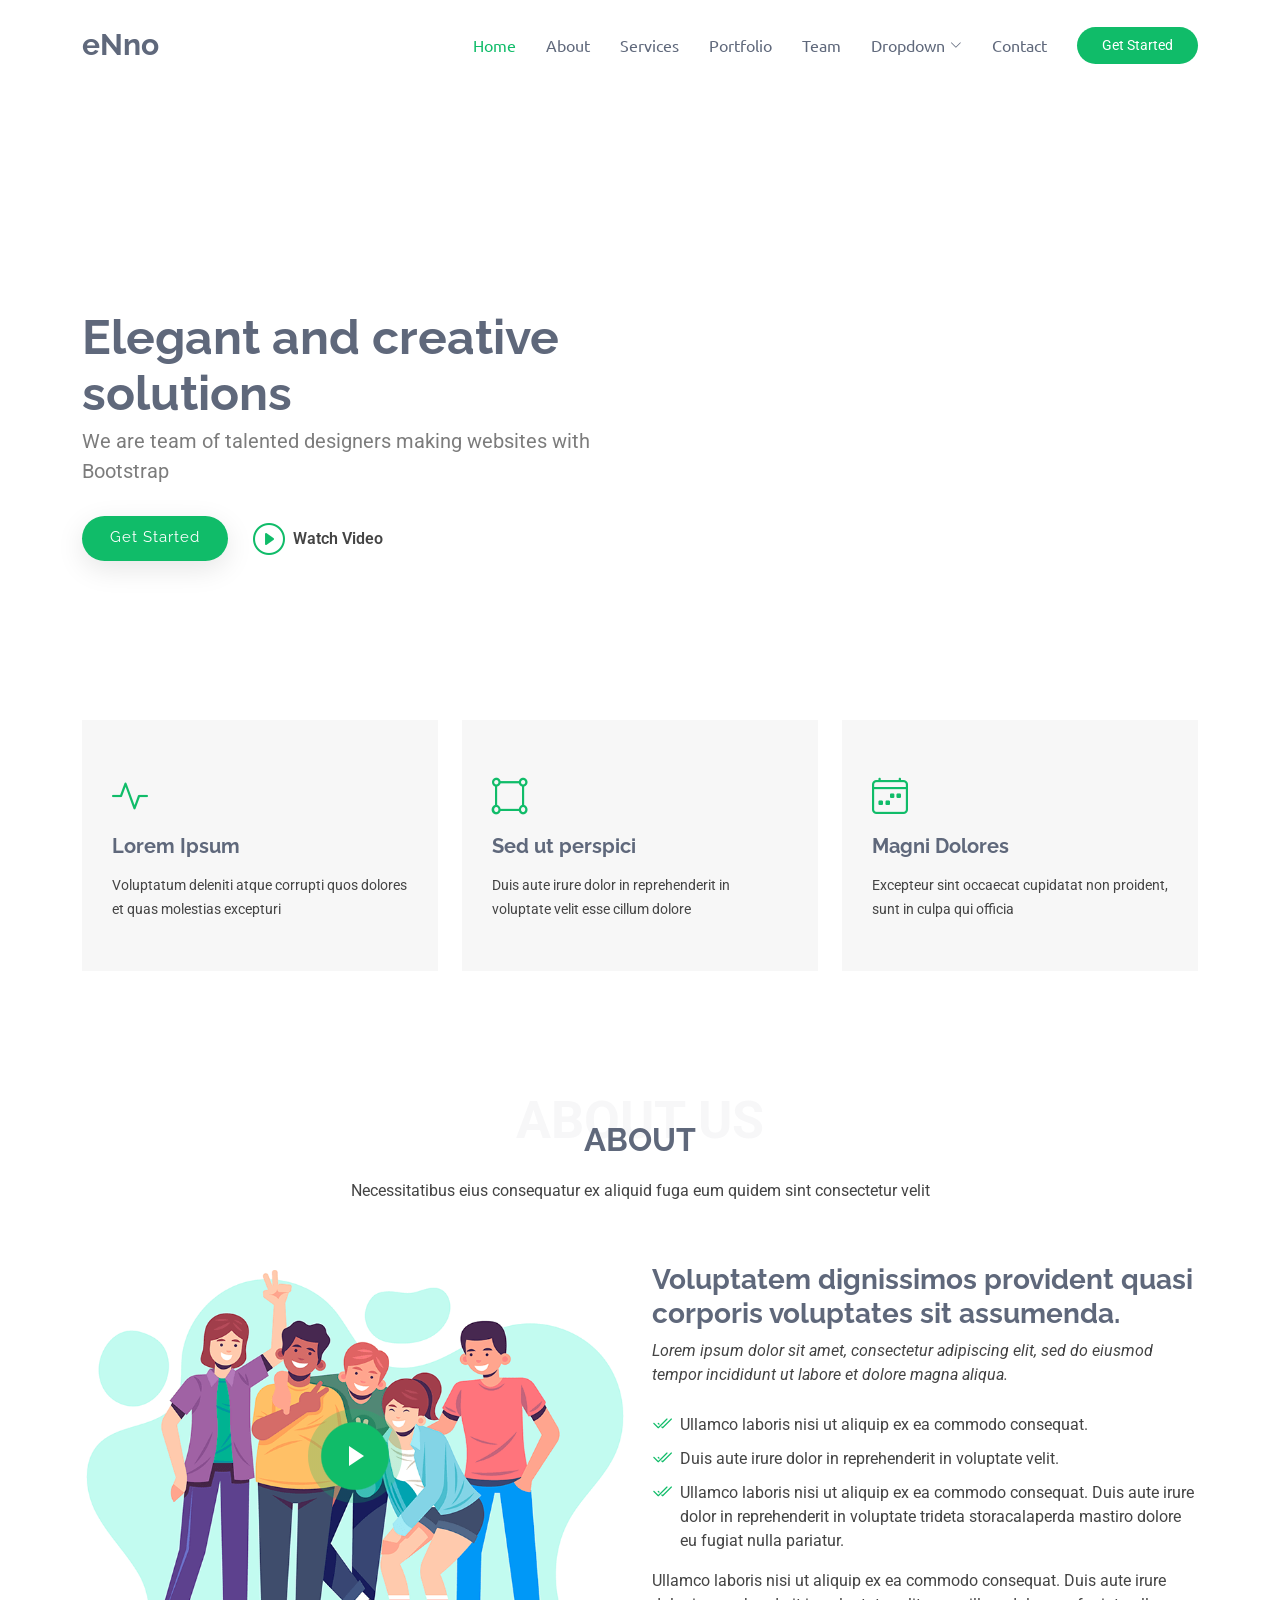
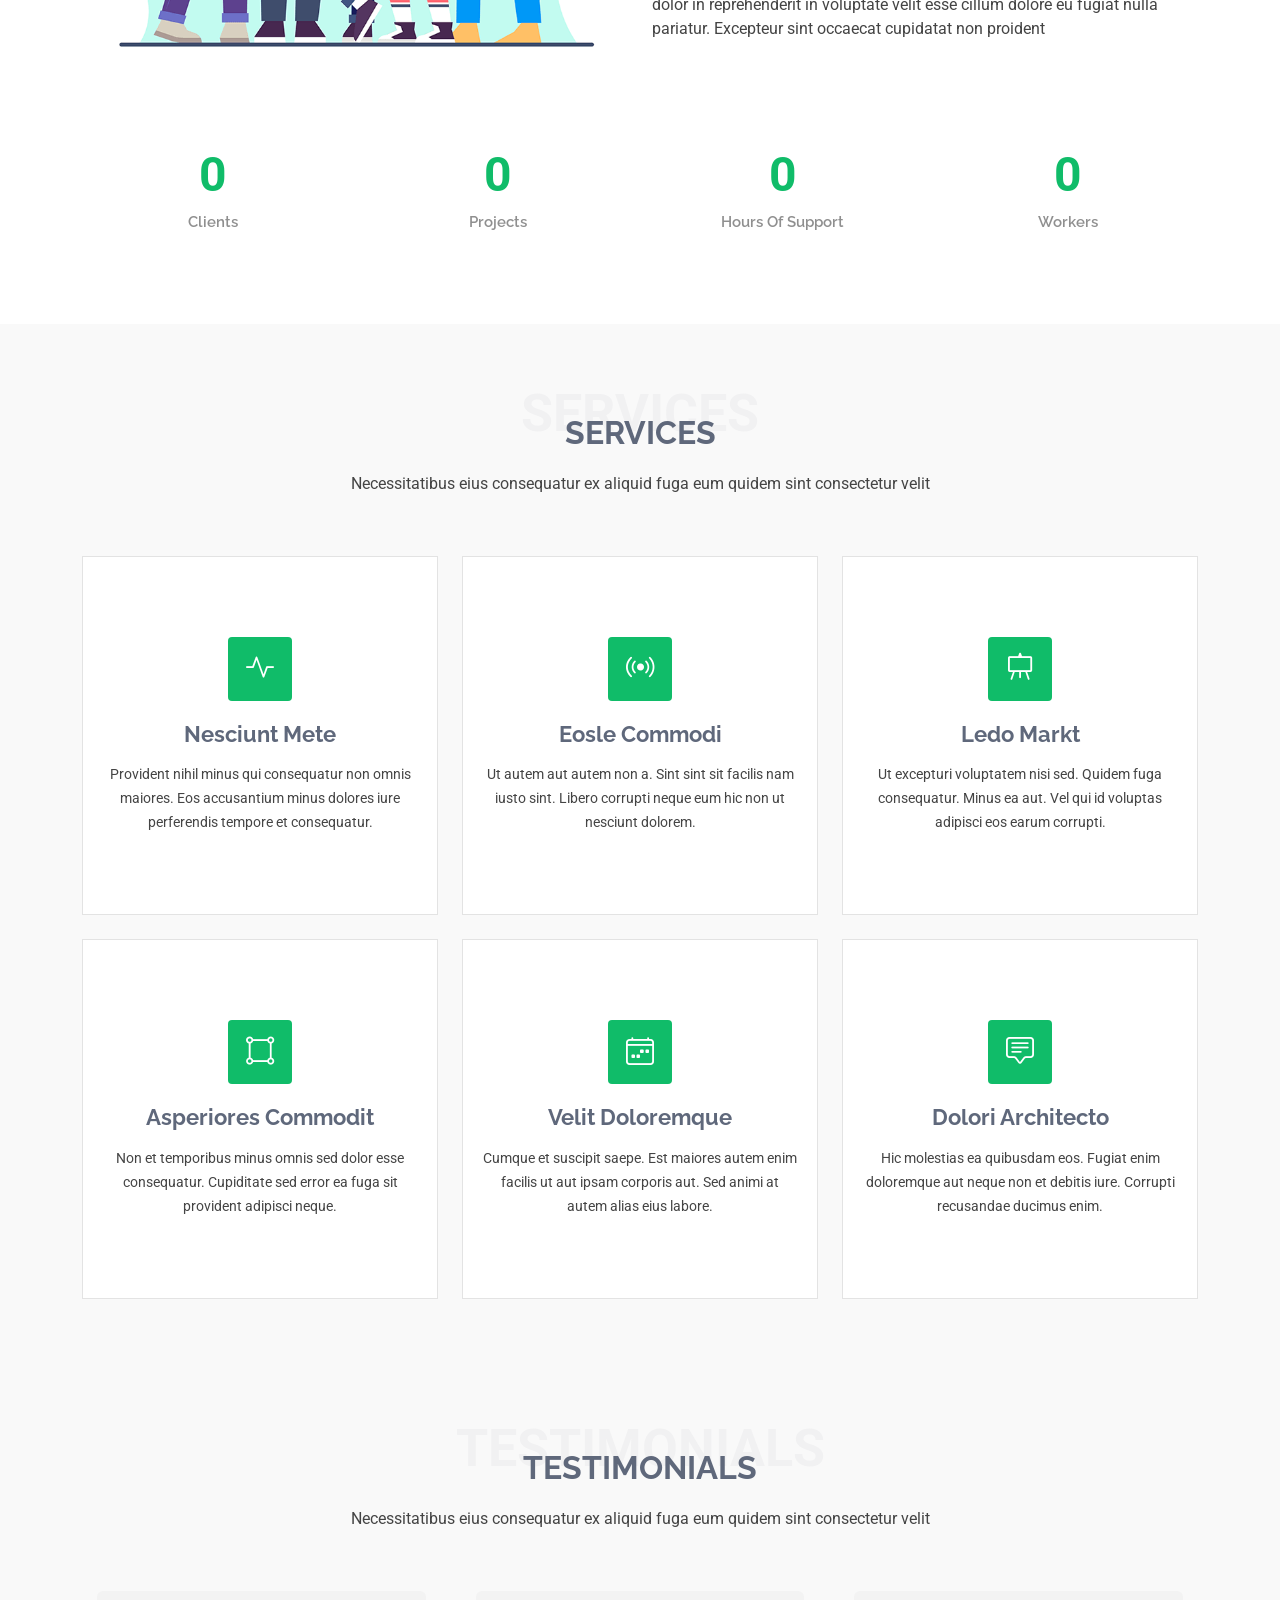
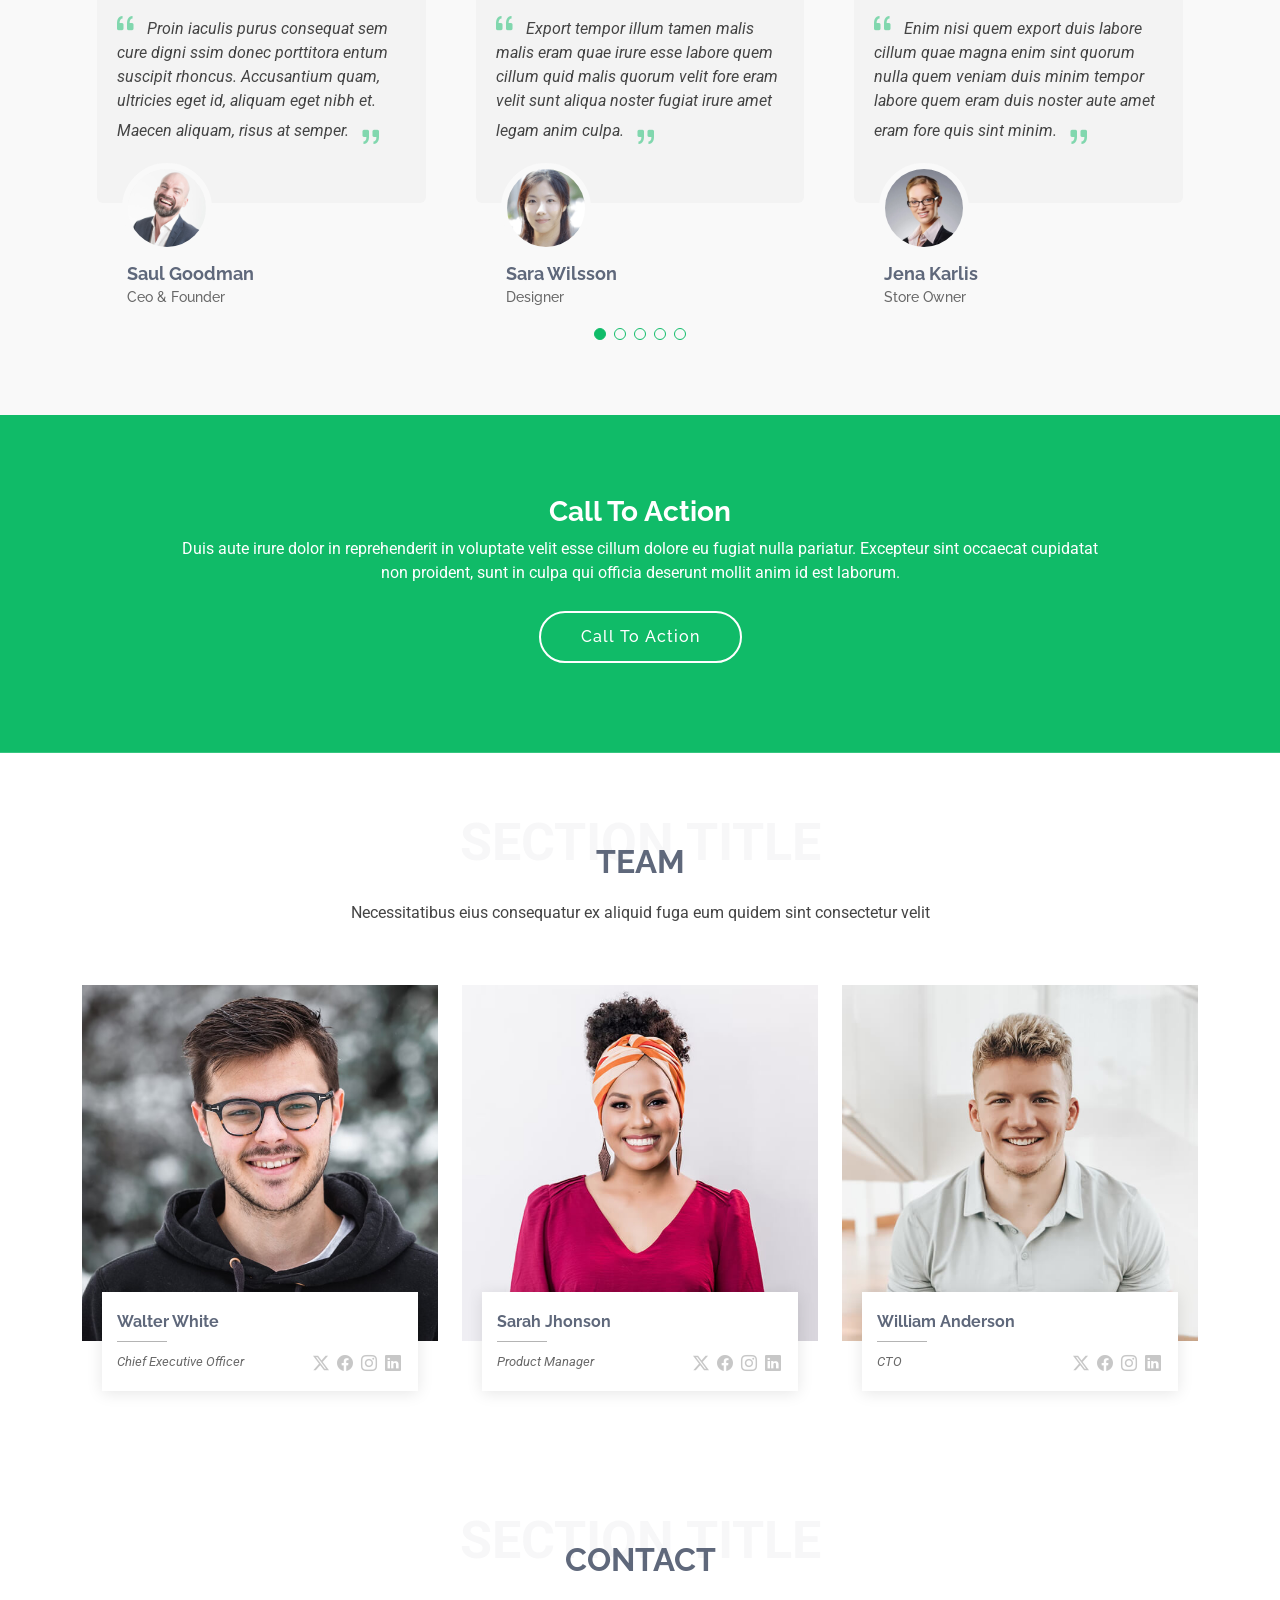
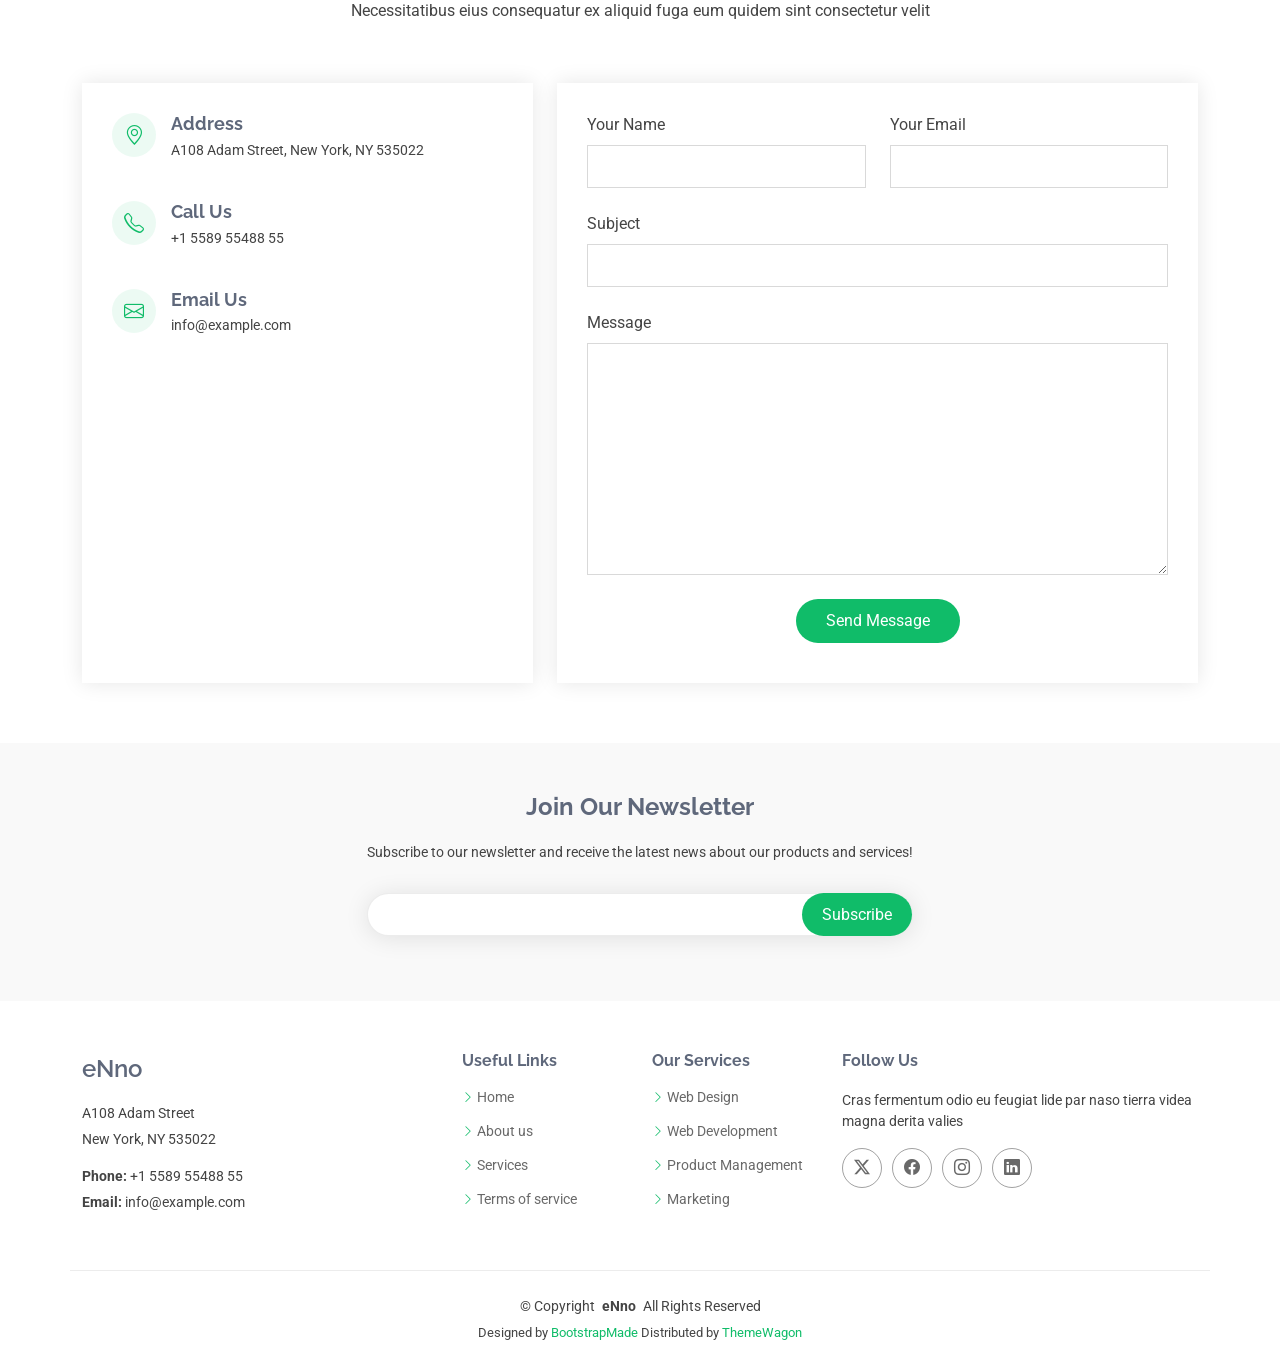
==== index.html @ 3273ba58 "Hazır Template yüklendi iç değişiklikler yapılacak!!!" ====
<!DOCTYPE html>
<html lang="en">

<head>
  <meta charset="utf-8">
  <meta content="width=device-width, initial-scale=1.0" name="viewport">
  <title>Index - eNno Bootstrap Template</title>
  <meta name="description" content="">
  <meta name="keywords" content="">

  <!-- Favicons -->
  <link href="assets/img/favicon.png" rel="icon">
  <link href="assets/img/apple-touch-icon.png" rel="apple-touch-icon">

  <!-- Fonts -->
  <link href="https://fonts.googleapis.com" rel="preconnect">
  <link href="https://fonts.gstatic.com" rel="preconnect" crossorigin>
  <link href="https://fonts.googleapis.com/css2?family=Roboto:ital,wght@0,100;0,300;0,400;0,500;0,700;0,900;1,100;1,300;1,400;1,500;1,700;1,900&family=Raleway:ital,wght@0,100;0,200;0,300;0,400;0,500;0,600;0,700;0,800;0,900;1,100;1,200;1,300;1,400;1,500;1,600;1,700;1,800;1,900&family=Ubuntu:ital,wght@0,300;0,400;0,500;0,700;1,300;1,400;1,500;1,700&display=swap" rel="stylesheet">

  <!-- Vendor CSS Files -->
  <link href="assets/vendor/bootstrap/css/bootstrap.min.css" rel="stylesheet">
  <link href="assets/vendor/bootstrap-icons/bootstrap-icons.css" rel="stylesheet">
  <link href="assets/vendor/aos/aos.css" rel="stylesheet">
  <link href="assets/vendor/glightbox/css/glightbox.min.css" rel="stylesheet">
  <link href="assets/vendor/swiper/swiper-bundle.min.css" rel="stylesheet">

  <!-- Main CSS File -->
  <link href="assets/css/main.css" rel="stylesheet">

  <!-- =======================================================
  * Template Name: eNno
  * Template URL: https://bootstrapmade.com/enno-free-simple-bootstrap-template/
  * Updated: Aug 07 2024 with Bootstrap v5.3.3
  * Author: BootstrapMade.com
  * License: https://bootstrapmade.com/license/
  ======================================================== -->
</head>

<body class="index-page">

  <header id="header" class="header d-flex align-items-center sticky-top">
    <div class="container-fluid container-xl position-relative d-flex align-items-center">

      <a href="index.html" class="logo d-flex align-items-center me-auto">
        <!-- Uncomment the line below if you also wish to use an image logo -->
        <!-- <img src="assets/img/logo.png" alt=""> -->
        <h1 class="sitename">eNno</h1>
      </a>

      <nav id="navmenu" class="navmenu">
        <ul>
          <li><a href="#hero" class="active">Home</a></li>
          <li><a href="#about">About</a></li>
          <li><a href="#services">Services</a></li>
          <li><a href="#portfolio">Portfolio</a></li>
          <li><a href="#team">Team</a></li>
          <li class="dropdown"><a href="#"><span>Dropdown</span> <i class="bi bi-chevron-down toggle-dropdown"></i></a>
            <ul>
              <li><a href="#">Dropdown 1</a></li>
              <li class="dropdown"><a href="#"><span>Deep Dropdown</span> <i class="bi bi-chevron-down toggle-dropdown"></i></a>
                <ul>
                  <li><a href="#">Deep Dropdown 1</a></li>
                  <li><a href="#">Deep Dropdown 2</a></li>
                  <li><a href="#">Deep Dropdown 3</a></li>
                  <li><a href="#">Deep Dropdown 4</a></li>
                  <li><a href="#">Deep Dropdown 5</a></li>
                </ul>
              </li>
              <li><a href="#">Dropdown 2</a></li>
              <li><a href="#">Dropdown 3</a></li>
              <li><a href="#">Dropdown 4</a></li>
            </ul>
          </li>
          <li><a href="#contact">Contact</a></li>
        </ul>
        <i class="mobile-nav-toggle d-xl-none bi bi-list"></i>
      </nav>

      <a class="btn-getstarted" href="login.html">Get Started</a>

    </div>
  </header>

  <main class="main">

    <!-- Hero Section -->
    <section id="hero" class="hero section">

      <div class="container">
        <div class="row gy-4">
          <div class="col-lg-6 order-2 order-lg-1 d-flex flex-column justify-content-center" data-aos="fade-up">
            <h1>Elegant and creative solutions</h1>
            <p>We are team of talented designers making websites with Bootstrap</p>
            <div class="d-flex">
              <a href="#about" class="btn-get-started">Get Started</a>
              <a href="https://www.youtube.com/watch?v=Y7f98aduVJ8" class="glightbox btn-watch-video d-flex align-items-center"><i class="bi bi-play-circle"></i><span>Watch Video</span></a>
            </div>
          </div>
          <div class="col-lg-6 order-1 order-lg-2 hero-img" data-aos="zoom-out" data-aos-delay="100">
            <img src="assets/img/hero-img.png" class="img-fluid animated" alt="">
          </div>
        </div>
      </div>

    </section><!-- /Hero Section -->

    <!-- Featured Services Section -->
    <section id="featured-services" class="featured-services section">

      <div class="container">

        <div class="row gy-4">

          <div class="col-lg-4 d-flex" data-aos="fade-up" data-aos-delay="100">
            <div class="service-item position-relative">
              <div class="icon"><i class="bi bi-activity icon"></i></div>
              <h4><a href="" class="stretched-link">Lorem Ipsum</a></h4>
              <p>Voluptatum deleniti atque corrupti quos dolores et quas molestias excepturi</p>
            </div>
          </div><!-- End Service Item -->

          <div class="col-lg-4 d-flex" data-aos="fade-up" data-aos-delay="200">
            <div class="service-item position-relative">
              <div class="icon"><i class="bi bi-bounding-box-circles icon"></i></div>
              <h4><a href="" class="stretched-link">Sed ut perspici</a></h4>
              <p>Duis aute irure dolor in reprehenderit in voluptate velit esse cillum dolore</p>
            </div>
          </div><!-- End Service Item -->

          <div class="col-lg-4 d-flex" data-aos="fade-up" data-aos-delay="300">
            <div class="service-item position-relative">
              <div class="icon"><i class="bi bi-calendar4-week icon"></i></div>
              <h4><a href="" class="stretched-link">Magni Dolores</a></h4>
              <p>Excepteur sint occaecat cupidatat non proident, sunt in culpa qui officia</p>
            </div>
          </div><!-- End Service Item -->

        </div>

      </div>

    </section><!-- /Featured Services Section -->

    <!-- About Section -->
    <section id="about" class="about section">

      <!-- Section Title -->
      <div class="container section-title" data-aos="fade-up">
        <span>About Us<br></span>
        <h2>About</h2>
        <p>Necessitatibus eius consequatur ex aliquid fuga eum quidem sint consectetur velit</p>
      </div><!-- End Section Title -->

      <div class="container">

        <div class="row gy-4">
          <div class="col-lg-6 position-relative align-self-start" data-aos="fade-up" data-aos-delay="100">
            <img src="assets/img/about.png" class="img-fluid" alt="">
            <a href="https://www.youtube.com/watch?v=Y7f98aduVJ8" class="glightbox pulsating-play-btn"></a>
          </div>
          <div class="col-lg-6 content" data-aos="fade-up" data-aos-delay="200">
            <h3>Voluptatem dignissimos provident quasi corporis voluptates sit assumenda.</h3>
            <p class="fst-italic">
              Lorem ipsum dolor sit amet, consectetur adipiscing elit, sed do eiusmod tempor incididunt ut labore et dolore
              magna aliqua.
            </p>
            <ul>
              <li><i class="bi bi-check2-all"></i> <span>Ullamco laboris nisi ut aliquip ex ea commodo consequat.</span></li>
              <li><i class="bi bi-check2-all"></i> <span>Duis aute irure dolor in reprehenderit in voluptate velit.</span></li>
              <li><i class="bi bi-check2-all"></i> <span>Ullamco laboris nisi ut aliquip ex ea commodo consequat. Duis aute irure dolor in reprehenderit in voluptate trideta storacalaperda mastiro dolore eu fugiat nulla pariatur.</span></li>
            </ul>
            <p>
              Ullamco laboris nisi ut aliquip ex ea commodo consequat. Duis aute irure dolor in reprehenderit in voluptate
              velit esse cillum dolore eu fugiat nulla pariatur. Excepteur sint occaecat cupidatat non proident
            </p>
          </div>
        </div>

      </div>

    </section><!-- /About Section -->

    <!-- Stats Section -->
    <section id="stats" class="stats section">

      <div class="container" data-aos="fade-up" data-aos-delay="100">

        <div class="row gy-4">

          <div class="col-lg-3 col-md-6">
            <div class="stats-item text-center w-100 h-100">
              <span data-purecounter-start="0" data-purecounter-end="232" data-purecounter-duration="1" class="purecounter"></span>
              <p>Clients</p>
            </div>
          </div><!-- End Stats Item -->

          <div class="col-lg-3 col-md-6">
            <div class="stats-item text-center w-100 h-100">
              <span data-purecounter-start="0" data-purecounter-end="521" data-purecounter-duration="1" class="purecounter"></span>
              <p>Projects</p>
            </div>
          </div><!-- End Stats Item -->

          <div class="col-lg-3 col-md-6">
            <div class="stats-item text-center w-100 h-100">
              <span data-purecounter-start="0" data-purecounter-end="1453" data-purecounter-duration="1" class="purecounter"></span>
              <p>Hours Of Support</p>
            </div>
          </div><!-- End Stats Item -->

          <div class="col-lg-3 col-md-6">
            <div class="stats-item text-center w-100 h-100">
              <span data-purecounter-start="0" data-purecounter-end="32" data-purecounter-duration="1" class="purecounter"></span>
              <p>Workers</p>
            </div>
          </div><!-- End Stats Item -->

        </div>

      </div>

    </section><!-- /Stats Section -->

    <!-- Services Section -->
    <section id="services" class="services section light-background">

      <!-- Section Title -->
      <div class="container section-title" data-aos="fade-up">
        <span>Services</span>
        <h2>Services</h2>
        <p>Necessitatibus eius consequatur ex aliquid fuga eum quidem sint consectetur velit</p>
      </div><!-- End Section Title -->

      <div class="container">

        <div class="row gy-4">

          <div class="col-lg-4 col-md-6" data-aos="fade-up" data-aos-delay="100">
            <div class="service-item position-relative">
              <div class="icon">
                <i class="bi bi-activity"></i>
              </div>
              <a href="service-details.html" class="stretched-link">
                <h3>Nesciunt Mete</h3>
              </a>
              <p>Provident nihil minus qui consequatur non omnis maiores. Eos accusantium minus dolores iure perferendis tempore et consequatur.</p>
            </div>
          </div><!-- End Service Item -->

          <div class="col-lg-4 col-md-6" data-aos="fade-up" data-aos-delay="200">
            <div class="service-item position-relative">
              <div class="icon">
                <i class="bi bi-broadcast"></i>
              </div>
              <a href="service-details.html" class="stretched-link">
                <h3>Eosle Commodi</h3>
              </a>
              <p>Ut autem aut autem non a. Sint sint sit facilis nam iusto sint. Libero corrupti neque eum hic non ut nesciunt dolorem.</p>
            </div>
          </div><!-- End Service Item -->

          <div class="col-lg-4 col-md-6" data-aos="fade-up" data-aos-delay="300">
            <div class="service-item position-relative">
              <div class="icon">
                <i class="bi bi-easel"></i>
              </div>
              <a href="service-details.html" class="stretched-link">
                <h3>Ledo Markt</h3>
              </a>
              <p>Ut excepturi voluptatem nisi sed. Quidem fuga consequatur. Minus ea aut. Vel qui id voluptas adipisci eos earum corrupti.</p>
            </div>
          </div><!-- End Service Item -->

          <div class="col-lg-4 col-md-6" data-aos="fade-up" data-aos-delay="400">
            <div class="service-item position-relative">
              <div class="icon">
                <i class="bi bi-bounding-box-circles"></i>
              </div>
              <a href="service-details.html" class="stretched-link">
                <h3>Asperiores Commodit</h3>
              </a>
              <p>Non et temporibus minus omnis sed dolor esse consequatur. Cupiditate sed error ea fuga sit provident adipisci neque.</p>
              <a href="service-details.html" class="stretched-link"></a>
            </div>
          </div><!-- End Service Item -->

          <div class="col-lg-4 col-md-6" data-aos="fade-up" data-aos-delay="500">
            <div class="service-item position-relative">
              <div class="icon">
                <i class="bi bi-calendar4-week"></i>
              </div>
              <a href="service-details.html" class="stretched-link">
                <h3>Velit Doloremque</h3>
              </a>
              <p>Cumque et suscipit saepe. Est maiores autem enim facilis ut aut ipsam corporis aut. Sed animi at autem alias eius labore.</p>
              <a href="service-details.html" class="stretched-link"></a>
            </div>
          </div><!-- End Service Item -->

          <div class="col-lg-4 col-md-6" data-aos="fade-up" data-aos-delay="600">
            <div class="service-item position-relative">
              <div class="icon">
                <i class="bi bi-chat-square-text"></i>
              </div>
              <a href="service-details.html" class="stretched-link">
                <h3>Dolori Architecto</h3>
              </a>
              <p>Hic molestias ea quibusdam eos. Fugiat enim doloremque aut neque non et debitis iure. Corrupti recusandae ducimus enim.</p>
              <a href="service-details.html" class="stretched-link"></a>
            </div>
          </div><!-- End Service Item -->

        </div>

      </div>

    </section><!-- /Services Section -->

    <!-- Testimonials Section -->
    <section id="testimonials" class="testimonials section light-background">

      <!-- Section Title -->
      <div class="container section-title" data-aos="fade-up">
        <span>Testimonials</span>
        <h2>Testimonials</h2>
        <p>Necessitatibus eius consequatur ex aliquid fuga eum quidem sint consectetur velit</p>
      </div><!-- End Section Title -->

      <div class="container" data-aos="fade-up" data-aos-delay="100">

        <div class="swiper init-swiper" data-speed="600" data-delay="5000" data-breakpoints="{ &quot;320&quot;: { &quot;slidesPerView&quot;: 1, &quot;spaceBetween&quot;: 40 }, &quot;1200&quot;: { &quot;slidesPerView&quot;: 3, &quot;spaceBetween&quot;: 40 } }">
          <script type="application/json" class="swiper-config">
            {
              "loop": true,
              "speed": 600,
              "autoplay": {
                "delay": 5000
              },
              "slidesPerView": "auto",
              "pagination": {
                "el": ".swiper-pagination",
                "type": "bullets",
                "clickable": true
              },
              "breakpoints": {
                "320": {
                  "slidesPerView": 1,
                  "spaceBetween": 40
                },
                "1200": {
                  "slidesPerView": 3,
                  "spaceBetween": 20
                }
              }
            }
          </script>
          <div class="swiper-wrapper">

            <div class="swiper-slide">
              <div class="testimonial-item" "="">
            <p>
              <i class=" bi bi-quote quote-icon-left"></i>
                <span>Proin iaculis purus consequat sem cure digni ssim donec porttitora entum suscipit rhoncus. Accusantium quam, ultricies eget id, aliquam eget nibh et. Maecen aliquam, risus at semper.</span>
                <i class="bi bi-quote quote-icon-right"></i>
                </p>
                <img src="assets/img/testimonials/testimonials-1.jpg" class="testimonial-img" alt="">
                <h3>Saul Goodman</h3>
                <h4>Ceo &amp; Founder</h4>
              </div>
            </div><!-- End testimonial item -->

            <div class="swiper-slide">
              <div class="testimonial-item">
                <p>
                  <i class="bi bi-quote quote-icon-left"></i>
                  <span>Export tempor illum tamen malis malis eram quae irure esse labore quem cillum quid malis quorum velit fore eram velit sunt aliqua noster fugiat irure amet legam anim culpa.</span>
                  <i class="bi bi-quote quote-icon-right"></i>
                </p>
                <img src="assets/img/testimonials/testimonials-2.jpg" class="testimonial-img" alt="">
                <h3>Sara Wilsson</h3>
                <h4>Designer</h4>
              </div>
            </div><!-- End testimonial item -->

            <div class="swiper-slide">
              <div class="testimonial-item">
                <p>
                  <i class="bi bi-quote quote-icon-left"></i>
                  <span>Enim nisi quem export duis labore cillum quae magna enim sint quorum nulla quem veniam duis minim tempor labore quem eram duis noster aute amet eram fore quis sint minim.</span>
                  <i class="bi bi-quote quote-icon-right"></i>
                </p>
                <img src="assets/img/testimonials/testimonials-3.jpg" class="testimonial-img" alt="">
                <h3>Jena Karlis</h3>
                <h4>Store Owner</h4>
              </div>
            </div><!-- End testimonial item -->

            <div class="swiper-slide">
              <div class="testimonial-item">
                <p>
                  <i class="bi bi-quote quote-icon-left"></i>
                  <span>Fugiat enim eram quae cillum dolore dolor amet nulla culpa multos export minim fugiat dolor enim duis veniam ipsum anim magna sunt elit fore quem dolore labore illum veniam.</span>
                  <i class="bi bi-quote quote-icon-right"></i>
                </p>
                <img src="assets/img/testimonials/testimonials-4.jpg" class="testimonial-img" alt="">
                <h3>Matt Brandon</h3>
                <h4>Freelancer</h4>
              </div>
            </div><!-- End testimonial item -->

            <div class="swiper-slide">
              <div class="testimonial-item">
                <p>
                  <i class="bi bi-quote quote-icon-left"></i>
                  <span>Quis quorum aliqua sint quem legam fore sunt eram irure aliqua veniam tempor noster veniam sunt culpa nulla illum cillum fugiat legam esse veniam culpa fore nisi cillum quid.</span>
                  <i class="bi bi-quote quote-icon-right"></i>
                </p>
                <img src="assets/img/testimonials/testimonials-5.jpg" class="testimonial-img" alt="">
                <h3>John Larson</h3>
                <h4>Entrepreneur</h4>
              </div>
            </div><!-- End testimonial item -->

          </div>
          <div class="swiper-pagination"></div>
        </div>

      </div>

    </section><!-- /Testimonials Section -->

    <!-- Call To Action Section -->
    <section id="call-to-action" class="call-to-action section accent-background">

      <div class="container">
        <div class="row justify-content-center" data-aos="zoom-in" data-aos-delay="100">
          <div class="col-xl-10">
            <div class="text-center">
              <h3>Call To Action</h3>
              <p>Duis aute irure dolor in reprehenderit in voluptate velit esse cillum dolore eu fugiat nulla pariatur. Excepteur sint occaecat cupidatat non proident, sunt in culpa qui officia deserunt mollit anim id est laborum.</p>
              <a class="cta-btn" href="#">Call To Action</a>
            </div>
          </div>
        </div>
      </div>

    </section><!-- /Call To Action Section -->

    <!-- Team Section -->
    <section id="team" class="team section">

      <!-- Section Title -->
      <div class="container section-title" data-aos="fade-up">
        <span>Section Title</span>
        <h2>Team</h2>
        <p>Necessitatibus eius consequatur ex aliquid fuga eum quidem sint consectetur velit</p>
      </div><!-- End Section Title -->

      <div class="container">

        <div class="row gy-5">

          <div class="col-lg-4 col-md-6" data-aos="fade-up" data-aos-delay="100">
            <div class="member">
              <div class="pic"><img src="assets/img/team/team-1.jpg" class="img-fluid" alt=""></div>
              <div class="member-info">
                <h4>Walter White</h4>
                <span>Chief Executive Officer</span>
                <div class="social">
                  <a href=""><i class="bi bi-twitter-x"></i></a>
                  <a href=""><i class="bi bi-facebook"></i></a>
                  <a href=""><i class="bi bi-instagram"></i></a>
                  <a href=""><i class="bi bi-linkedin"></i></a>
                </div>
              </div>
            </div>
          </div><!-- End Team Member -->

          <div class="col-lg-4 col-md-6" data-aos="fade-up" data-aos-delay="200">
            <div class="member">
              <div class="pic"><img src="assets/img/team/team-2.jpg" class="img-fluid" alt=""></div>
              <div class="member-info">
                <h4>Sarah Jhonson</h4>
                <span>Product Manager</span>
                <div class="social">
                  <a href=""><i class="bi bi-twitter-x"></i></a>
                  <a href=""><i class="bi bi-facebook"></i></a>
                  <a href=""><i class="bi bi-instagram"></i></a>
                  <a href=""><i class="bi bi-linkedin"></i></a>
                </div>
              </div>
            </div>
          </div><!-- End Team Member -->

          <div class="col-lg-4 col-md-6" data-aos="fade-up" data-aos-delay="300">
            <div class="member">
              <div class="pic"><img src="assets/img/team/team-3.jpg" class="img-fluid" alt=""></div>
              <div class="member-info">
                <h4>William Anderson</h4>
                <span>CTO</span>
                <div class="social">
                  <a href=""><i class="bi bi-twitter-x"></i></a>
                  <a href=""><i class="bi bi-facebook"></i></a>
                  <a href=""><i class="bi bi-instagram"></i></a>
                  <a href=""><i class="bi bi-linkedin"></i></a>
                </div>
              </div>
            </div>
          </div><!-- End Team Member -->

        </div>

      </div>

    </section><!-- /Team Section -->

    <!-- Contact Section -->
    <section id="contact" class="contact section">

      <!-- Section Title -->
      <div class="container section-title" data-aos="fade-up">
        <span>Section Title</span>
        <h2>Contact</h2>
        <p>Necessitatibus eius consequatur ex aliquid fuga eum quidem sint consectetur velit</p>
      </div><!-- End Section Title -->

      <div class="container" data-aos="fade-up" data-aos-delay="100">

        <div class="row gy-4">

          <div class="col-lg-5">

            <div class="info-wrap">
              <div class="info-item d-flex" data-aos="fade-up" data-aos-delay="200">
                <i class="bi bi-geo-alt flex-shrink-0"></i>
                <div>
                  <h3>Address</h3>
                  <p>A108 Adam Street, New York, NY 535022</p>
                </div>
              </div><!-- End Info Item -->

              <div class="info-item d-flex" data-aos="fade-up" data-aos-delay="300">
                <i class="bi bi-telephone flex-shrink-0"></i>
                <div>
                  <h3>Call Us</h3>
                  <p>+1 5589 55488 55</p>
                </div>
              </div><!-- End Info Item -->

              <div class="info-item d-flex" data-aos="fade-up" data-aos-delay="400">
                <i class="bi bi-envelope flex-shrink-0"></i>
                <div>
                  <h3>Email Us</h3>
                  <p>info@example.com</p>
                </div>
              </div><!-- End Info Item -->

              <iframe src="https://www.google.com/maps/embed?pb=!1m14!1m8!1m3!1d48389.78314118045!2d-74.006138!3d40.710059!3m2!1i1024!2i768!4f13.1!3m3!1m2!1s0x89c25a22a3bda30d%3A0xb89d1fe6bc499443!2sDowntown%20Conference%20Center!5e0!3m2!1sen!2sus!4v1676961268712!5m2!1sen!2sus" frameborder="0" style="border:0; width: 100%; height: 270px;" allowfullscreen="" loading="lazy" referrerpolicy="no-referrer-when-downgrade"></iframe>
            </div>
          </div>

          <div class="col-lg-7">
            <form action="forms/contact.php" method="post" class="php-email-form" data-aos="fade-up" data-aos-delay="200">
              <div class="row gy-4">

                <div class="col-md-6">
                  <label for="name-field" class="pb-2">Your Name</label>
                  <input type="text" name="name" id="name-field" class="form-control" required="">
                </div>

                <div class="col-md-6">
                  <label for="email-field" class="pb-2">Your Email</label>
                  <input type="email" class="form-control" name="email" id="email-field" required="">
                </div>

                <div class="col-md-12">
                  <label for="subject-field" class="pb-2">Subject</label>
                  <input type="text" class="form-control" name="subject" id="subject-field" required="">
                </div>

                <div class="col-md-12">
                  <label for="message-field" class="pb-2">Message</label>
                  <textarea class="form-control" name="message" rows="10" id="message-field" required=""></textarea>
                </div>

                <div class="col-md-12 text-center">
                  <div class="loading">Loading</div>
                  <div class="error-message"></div>
                  <div class="sent-message">Your message has been sent. Thank you!</div>

                  <button type="submit">Send Message</button>
                </div>

              </div>
            </form>
          </div><!-- End Contact Form -->

        </div>

      </div>

    </section><!-- /Contact Section -->

  </main>

  <footer id="footer" class="footer">

    <div class="footer-newsletter">
      <div class="container">
        <div class="row justify-content-center text-center">
          <div class="col-lg-6">
            <h4>Join Our Newsletter</h4>
            <p>Subscribe to our newsletter and receive the latest news about our products and services!</p>
            <form action="forms/newsletter.php" method="post" class="php-email-form">
              <div class="newsletter-form"><input type="email" name="email"><input type="submit" value="Subscribe"></div>
              <div class="loading">Loading</div>
              <div class="error-message"></div>
              <div class="sent-message">Your subscription request has been sent. Thank you!</div>
            </form>
          </div>
        </div>
      </div>
    </div>

    <div class="container footer-top">
      <div class="row gy-4">
        <div class="col-lg-4 col-md-6 footer-about">
          <a href="index.html" class="d-flex align-items-center">
            <span class="sitename">eNno</span>
          </a>
          <div class="footer-contact pt-3">
            <p>A108 Adam Street</p>
            <p>New York, NY 535022</p>
            <p class="mt-3"><strong>Phone:</strong> <span>+1 5589 55488 55</span></p>
            <p><strong>Email:</strong> <span>info@example.com</span></p>
          </div>
        </div>

        <div class="col-lg-2 col-md-3 footer-links">
          <h4>Useful Links</h4>
          <ul>
            <li><i class="bi bi-chevron-right"></i> <a href="#">Home</a></li>
            <li><i class="bi bi-chevron-right"></i> <a href="#">About us</a></li>
            <li><i class="bi bi-chevron-right"></i> <a href="#">Services</a></li>
            <li><i class="bi bi-chevron-right"></i> <a href="#">Terms of service</a></li>
          </ul>
        </div>

        <div class="col-lg-2 col-md-3 footer-links">
          <h4>Our Services</h4>
          <ul>
            <li><i class="bi bi-chevron-right"></i> <a href="#">Web Design</a></li>
            <li><i class="bi bi-chevron-right"></i> <a href="#">Web Development</a></li>
            <li><i class="bi bi-chevron-right"></i> <a href="#">Product Management</a></li>
            <li><i class="bi bi-chevron-right"></i> <a href="#">Marketing</a></li>
          </ul>
        </div>

        <div class="col-lg-4 col-md-12">
          <h4>Follow Us</h4>
          <p>Cras fermentum odio eu feugiat lide par naso tierra videa magna derita valies</p>
          <div class="social-links d-flex">
            <a href=""><i class="bi bi-twitter-x"></i></a>
            <a href=""><i class="bi bi-facebook"></i></a>
            <a href=""><i class="bi bi-instagram"></i></a>
            <a href=""><i class="bi bi-linkedin"></i></a>
          </div>
        </div>

      </div>
    </div>

    <div class="container copyright text-center mt-4">
      <p>© <span>Copyright</span> <strong class="px-1 sitename">eNno</strong> <span>All Rights Reserved</span></p>
      <div class="credits">
        <!-- All the links in the footer should remain intact. -->
        <!-- You can delete the links only if you've purchased the pro version. -->
        <!-- Licensing information: https://bootstrapmade.com/license/ -->
        <!-- Purchase the pro version with working PHP/AJAX contact form: [buy-url] -->
        Designed by <a href="https://bootstrapmade.com/">BootstrapMade</a> Distributed by <a href=“https://themewagon.com>ThemeWagon
      </div>
    </div>

  </footer>

  <!-- Scroll Top -->
  <a href="#" id="scroll-top" class="scroll-top d-flex align-items-center justify-content-center"><i class="bi bi-arrow-up-short"></i></a>

  <!-- Preloader -->
  <div id="preloader"></div>

  <!-- Vendor JS Files -->
  <script src="assets/vendor/bootstrap/js/bootstrap.bundle.min.js"></script>
  <script src="assets/vendor/php-email-form/validate.js"></script>
  <script src="assets/vendor/aos/aos.js"></script>
  <script src="assets/vendor/glightbox/js/glightbox.min.js"></script>
  <script src="assets/vendor/purecounter/purecounter_vanilla.js"></script>
  <script src="assets/vendor/imagesloaded/imagesloaded.pkgd.min.js"></script>
  <script src="assets/vendor/isotope-layout/isotope.pkgd.min.js"></script>
  <script src="assets/vendor/swiper/swiper-bundle.min.js"></script>

  <!-- Main JS File -->
  <script src="assets/js/main.js"></script>

</body>

</html>
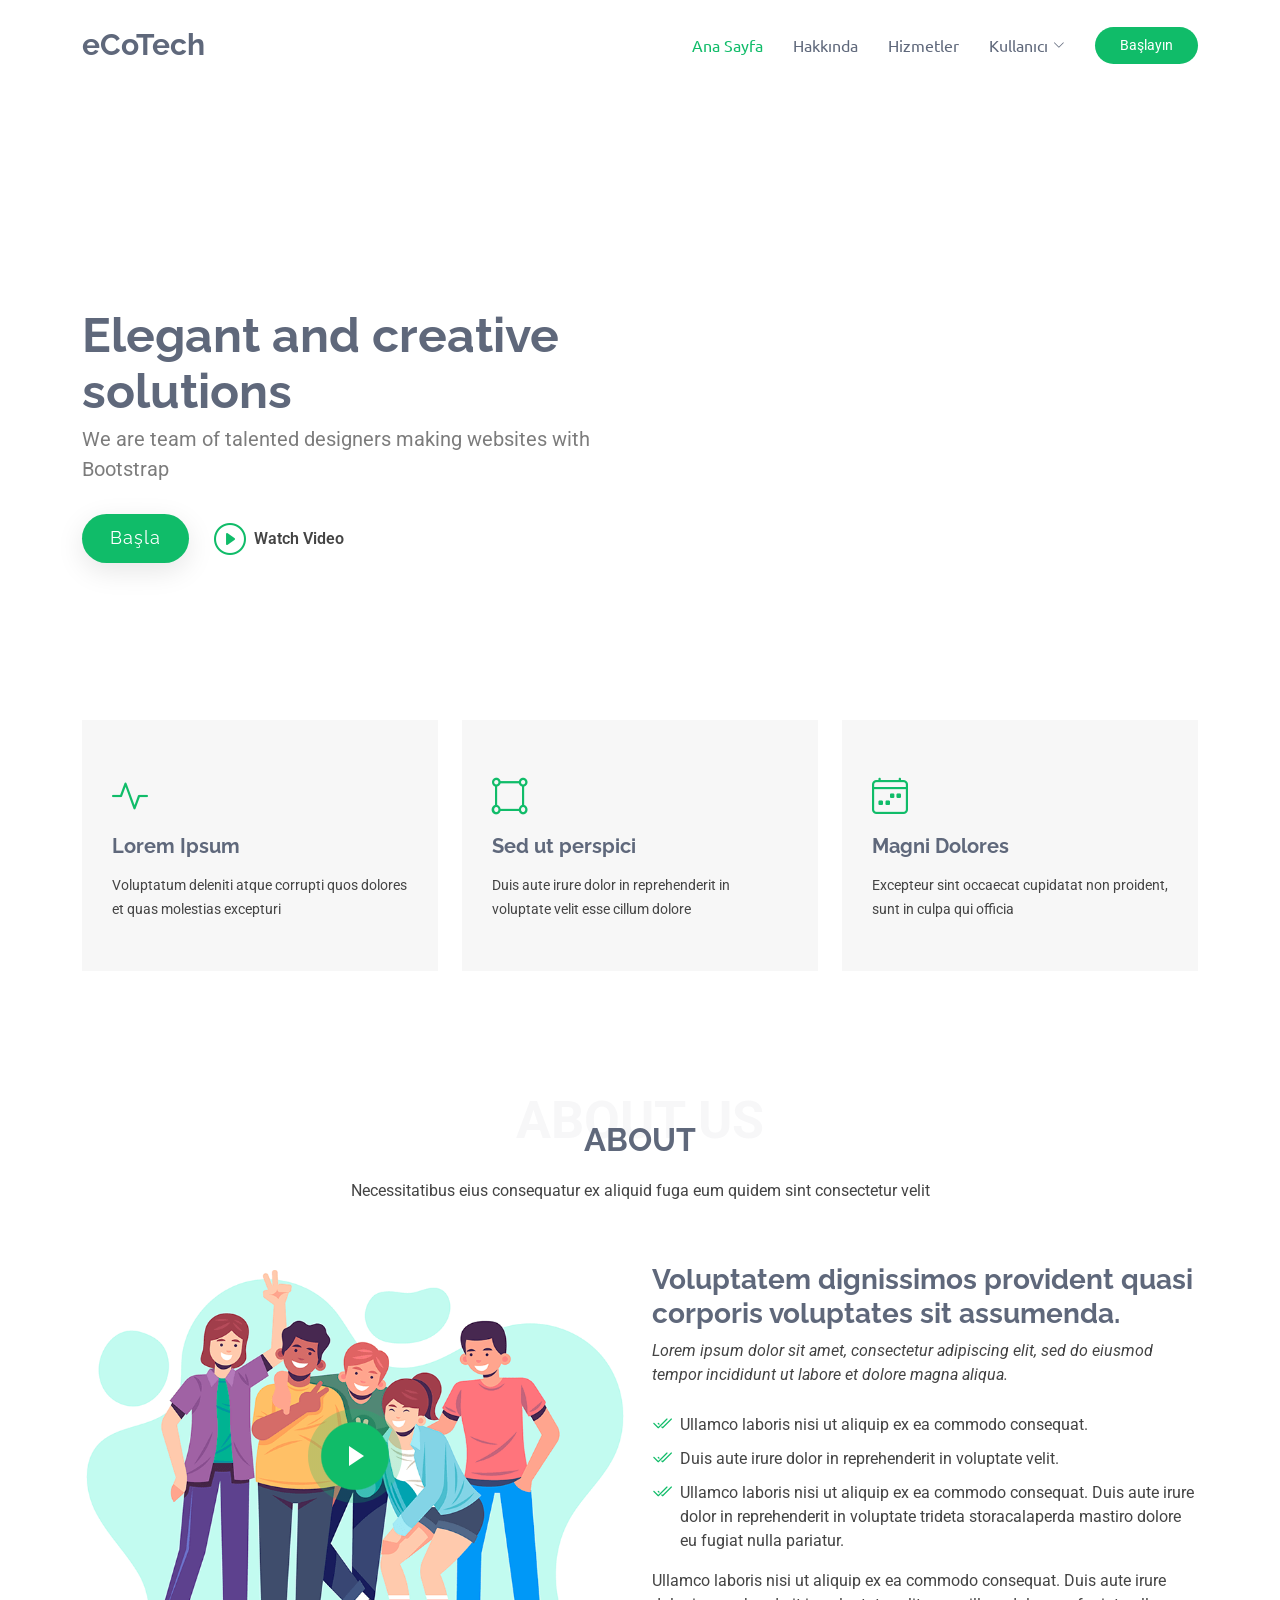
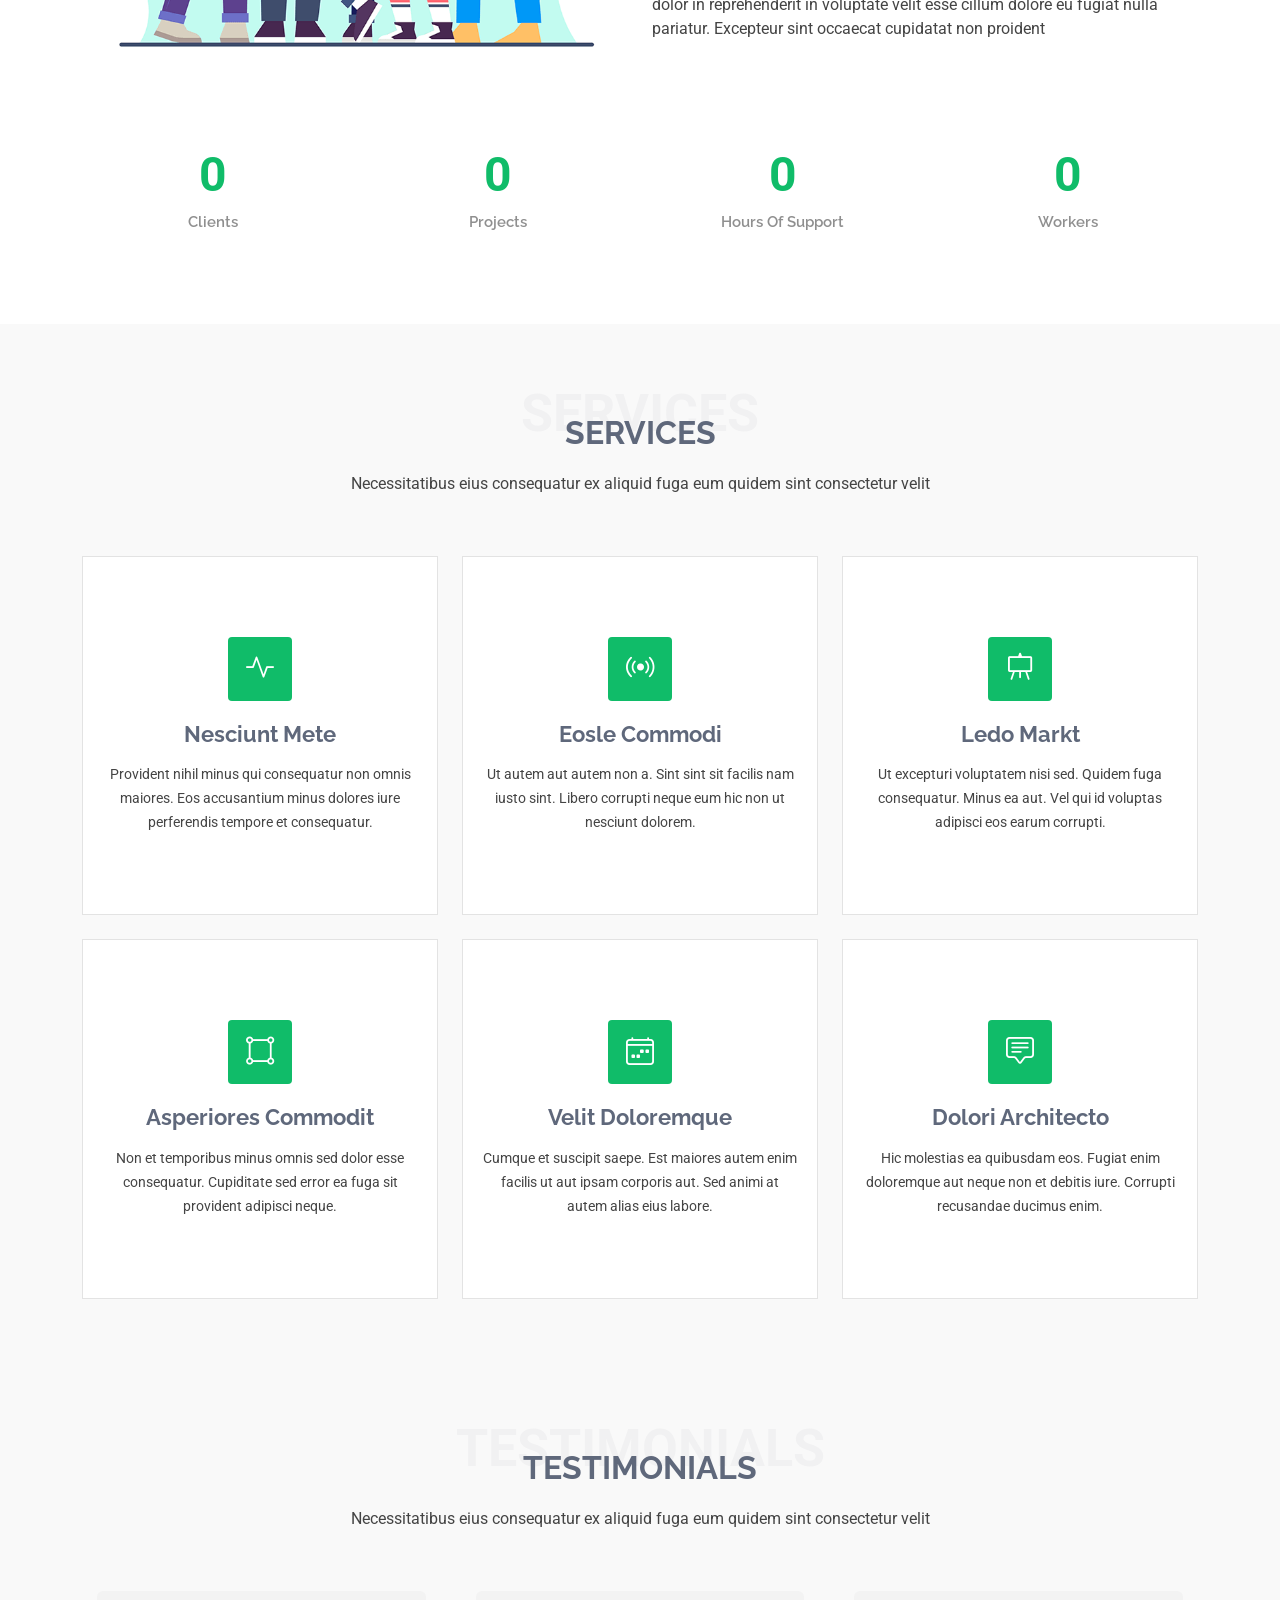
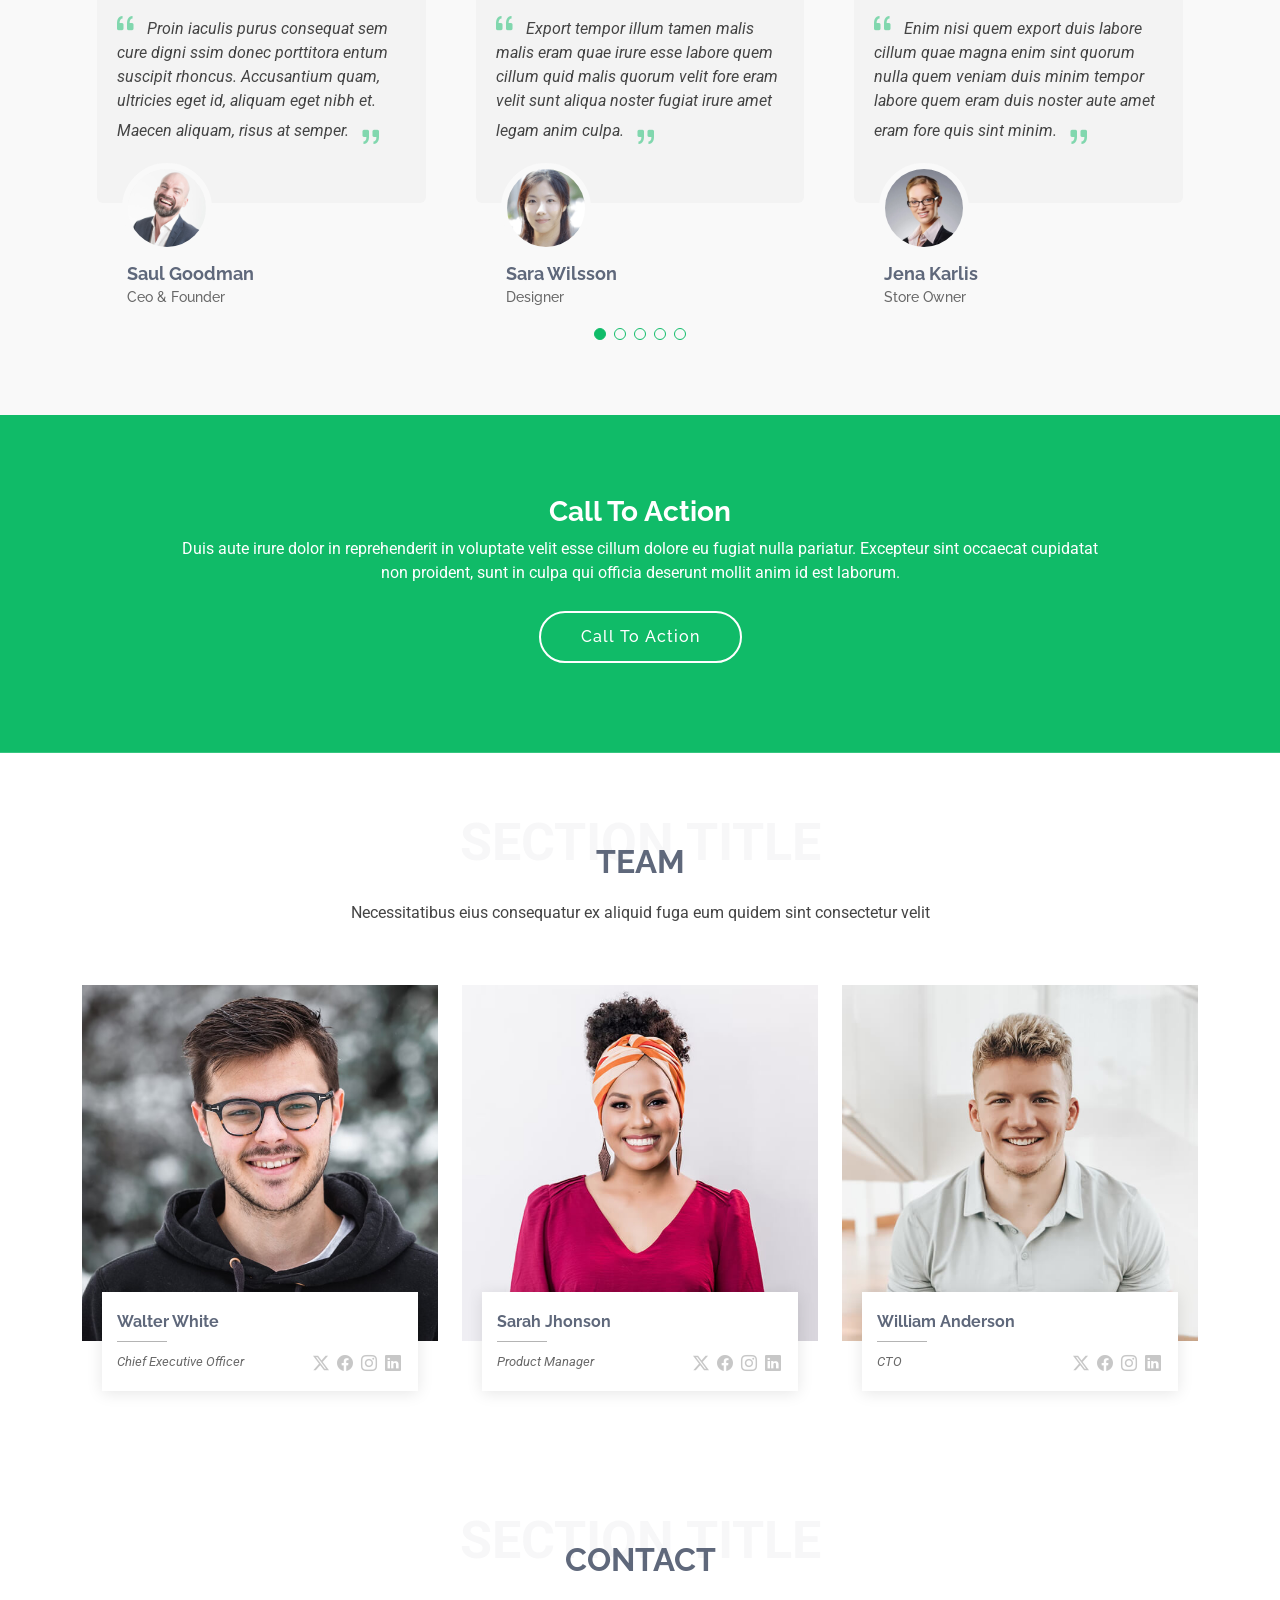
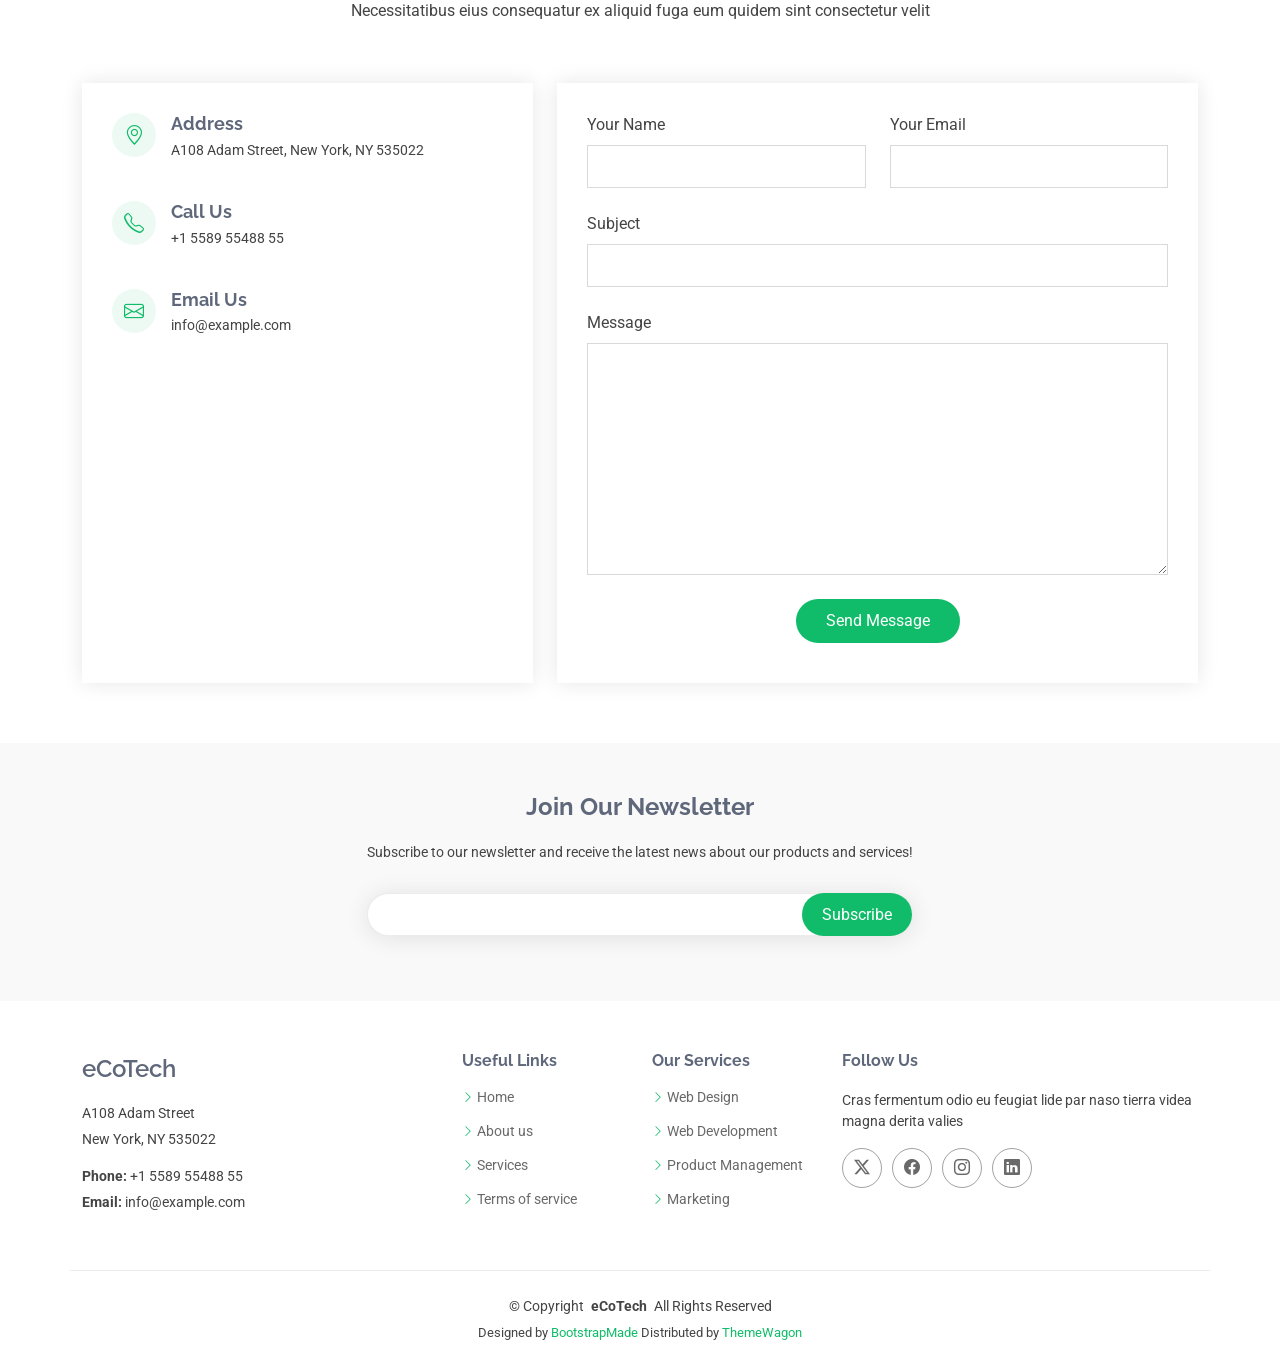
==== commit d3094a0e: "Login ve Register sayfaları yapıldı." ====
--- a/index.html
+++ b/index.html
@@ -4,7 +4,7 @@
 <head>
   <meta charset="utf-8">
   <meta content="width=device-width, initial-scale=1.0" name="viewport">
-  <title>Index - eNno Bootstrap Template</title>
+  <title>eCoTech</title>
   <meta name="description" content="">
   <meta name="keywords" content="">
 
@@ -44,39 +44,25 @@
       <a href="index.html" class="logo d-flex align-items-center me-auto">
         <!-- Uncomment the line below if you also wish to use an image logo -->
         <!-- <img src="assets/img/logo.png" alt=""> -->
-        <h1 class="sitename">eNno</h1>
+        <h1 class="sitename">eCoTech</h1>
       </a>
 
       <nav id="navmenu" class="navmenu">
         <ul>
-          <li><a href="#hero" class="active">Home</a></li>
-          <li><a href="#about">About</a></li>
-          <li><a href="#services">Services</a></li>
-          <li><a href="#portfolio">Portfolio</a></li>
-          <li><a href="#team">Team</a></li>
-          <li class="dropdown"><a href="#"><span>Dropdown</span> <i class="bi bi-chevron-down toggle-dropdown"></i></a>
+          <li><a href="#hero" class="active">Ana Sayfa</a></li>
+          <li><a href="#about">Hakkında</a></li>
+          <li><a href="#services">Hizmetler</a></li>
+          <li class="dropdown"><a href="#"><span>Kullanıcı</span> <i class="bi bi-chevron-down toggle-dropdown"></i></a>
             <ul>
-              <li><a href="#">Dropdown 1</a></li>
-              <li class="dropdown"><a href="#"><span>Deep Dropdown</span> <i class="bi bi-chevron-down toggle-dropdown"></i></a>
-                <ul>
-                  <li><a href="#">Deep Dropdown 1</a></li>
-                  <li><a href="#">Deep Dropdown 2</a></li>
-                  <li><a href="#">Deep Dropdown 3</a></li>
-                  <li><a href="#">Deep Dropdown 4</a></li>
-                  <li><a href="#">Deep Dropdown 5</a></li>
-                </ul>
-              </li>
-              <li><a href="#">Dropdown 2</a></li>
-              <li><a href="#">Dropdown 3</a></li>
-              <li><a href="#">Dropdown 4</a></li>
+              <li><a href="login.html">Giriş yap</a></li>
+              <li><a href="register.html">Kayıt Ol</a></li>
             </ul>
           </li>
-          <li><a href="#contact">Contact</a></li>
         </ul>
         <i class="mobile-nav-toggle d-xl-none bi bi-list"></i>
       </nav>
 
-      <a class="btn-getstarted" href="login.html">Get Started</a>
+      <a class="btn-getstarted" href="login.html">Başlayın</a>
 
     </div>
   </header>
@@ -92,7 +78,7 @@
             <h1>Elegant and creative solutions</h1>
             <p>We are team of talented designers making websites with Bootstrap</p>
             <div class="d-flex">
-              <a href="#about" class="btn-get-started">Get Started</a>
+              <a href="login.html" class="btn-get-started">Başla</a>
               <a href="https://www.youtube.com/watch?v=Y7f98aduVJ8" class="glightbox btn-watch-video d-flex align-items-center"><i class="bi bi-play-circle"></i><span>Watch Video</span></a>
             </div>
           </div>
@@ -626,7 +612,7 @@
       <div class="row gy-4">
         <div class="col-lg-4 col-md-6 footer-about">
           <a href="index.html" class="d-flex align-items-center">
-            <span class="sitename">eNno</span>
+            <span class="sitename">eCoTech</span>
           </a>
           <div class="footer-contact pt-3">
             <p>A108 Adam Street</p>
@@ -671,7 +657,7 @@
     </div>
 
     <div class="container copyright text-center mt-4">
-      <p>© <span>Copyright</span> <strong class="px-1 sitename">eNno</strong> <span>All Rights Reserved</span></p>
+      <p>© <span>Copyright</span> <strong class="px-1 sitename">eCoTech</strong> <span>All Rights Reserved</span></p>
       <div class="credits">
         <!-- All the links in the footer should remain intact. -->
         <!-- You can delete the links only if you've purchased the pro version. -->
--- a/assets/css/main.css
+++ b/assets/css/main.css
@@ -0,0 +1,1745 @@
+
+/* Fonts */
+:root {
+  --default-font: "Roboto",  system-ui, -apple-system, "Segoe UI", Roboto, "Helvetica Neue", Arial, "Noto Sans", "Liberation Sans", sans-serif, "Apple Color Emoji", "Segoe UI Emoji", "Segoe UI Symbol", "Noto Color Emoji";
+  --heading-font: "Raleway",  sans-serif;
+  --nav-font: "Ubuntu",  sans-serif;
+}
+
+/* Global Colors - The following color variables are used throughout the website. Updating them here will change the color scheme of the entire website */
+:root { 
+  --background-color: #ffffff; /* Background color for the entire website, including individual sections */
+  --default-color: #444444; /* Default color used for the majority of the text content across the entire website */
+  --heading-color: #5f687b; /* Color for headings, subheadings and title throughout the website */
+  --accent-color: #10bc69; /* Accent color that represents your brand on the website. It's used for buttons, links, and other elements that need to stand out */
+  --surface-color: #ffffff; /* The surface color is used as a background of boxed elements within sections, such as cards, icon boxes, or other elements that require a visual separation from the global background. */
+  --contrast-color: #ffffff; /* Contrast color for text, ensuring readability against backgrounds of accent, heading, or default colors. */
+}
+
+/* Nav Menu Colors - The following color variables are used specifically for the navigation menu. They are separate from the global colors to allow for more customization options */
+:root {
+  --nav-color: #5f687b;  /* The default color of the main navmenu links */
+  --nav-hover-color: #10bc69; /* Applied to main navmenu links when they are hovered over or active */
+  --nav-mobile-background-color: #ffffff; /* Used as the background color for mobile navigation menu */
+  --nav-dropdown-background-color: #ffffff; /* Used as the background color for dropdown items that appear when hovering over primary navigation items */
+  --nav-dropdown-color: #5f687b; /* Used for navigation links of the dropdown items in the navigation menu. */
+  --nav-dropdown-hover-color: #10bc69; /* Similar to --nav-hover-color, this color is applied to dropdown navigation links when they are hovered over. */
+}
+
+/* Color Presets - These classes override global colors when applied to any section or element, providing reuse of the sam color scheme. */
+
+.light-background {
+  --background-color: #f9f9f9;
+  --surface-color: #ffffff;
+}
+
+.dark-background {
+  --background-color: #060606;
+  --default-color: #ffffff;
+  --heading-color: #ffffff;
+  --surface-color: #252525;
+  --contrast-color: #ffffff;
+}
+
+.accent-background {
+  --background-color: #10bc69;
+  --default-color: #ffffff;
+  --heading-color: #ffffff;
+  --surface-color: #14eb83;
+  --contrast-color: #ffffff;
+}
+
+/* Smooth scroll */
+:root {
+  scroll-behavior: smooth;
+}
+
+/*--------------------------------------------------------------
+# General Styling & Shared Classes
+--------------------------------------------------------------*/
+body {
+  color: var(--default-color);
+  background-color: var(--background-color);
+  font-family: var(--default-font);
+}
+
+a {
+  color: var(--accent-color);
+  text-decoration: none;
+  transition: 0.3s;
+}
+
+a:hover {
+  color: color-mix(in srgb, var(--accent-color), transparent 25%);
+  text-decoration: none;
+}
+
+h1,
+h2,
+h3,
+h4,
+h5,
+h6 {
+  color: var(--heading-color);
+  font-family: var(--heading-font);
+}
+
+/* PHP Email Form Messages
+------------------------------*/
+.php-email-form .error-message {
+  display: none;
+  background: #df1529;
+  color: #ffffff;
+  text-align: left;
+  padding: 15px;
+  margin-bottom: 24px;
+  font-weight: 600;
+}
+
+.php-email-form .sent-message {
+  display: none;
+  color: #ffffff;
+  background: #059652;
+  text-align: center;
+  padding: 15px;
+  margin-bottom: 24px;
+  font-weight: 600;
+}
+
+.php-email-form .loading {
+  display: none;
+  background: var(--surface-color);
+  text-align: center;
+  padding: 15px;
+  margin-bottom: 24px;
+}
+
+.php-email-form .loading:before {
+  content: "";
+  display: inline-block;
+  border-radius: 50%;
+  width: 24px;
+  height: 24px;
+  margin: 0 10px -6px 0;
+  border: 3px solid var(--accent-color);
+  border-top-color: var(--surface-color);
+  animation: php-email-form-loading 1s linear infinite;
+}
+
+@keyframes php-email-form-loading {
+  0% {
+    transform: rotate(0deg);
+  }
+
+  100% {
+    transform: rotate(360deg);
+  }
+}
+
+/* Pulsating Play Button
+------------------------------*/
+.pulsating-play-btn {
+  width: 94px;
+  height: 94px;
+  background: radial-gradient(var(--accent-color) 50%, color-mix(in srgb, var(--accent-color), transparent 75%) 52%);
+  border-radius: 50%;
+  display: block;
+  position: relative;
+  overflow: hidden;
+}
+
+.pulsating-play-btn:before {
+  content: "";
+  position: absolute;
+  width: 120px;
+  height: 120px;
+  animation-delay: 0s;
+  animation: pulsate-play-btn 2s;
+  animation-direction: forwards;
+  animation-iteration-count: infinite;
+  animation-timing-function: steps;
+  opacity: 1;
+  border-radius: 50%;
+  border: 5px solid color-mix(in srgb, var(--accent-color), transparent 30%);
+  top: -15%;
+  left: -15%;
+  background: rgba(198, 16, 0, 0);
+}
+
+.pulsating-play-btn:after {
+  content: "";
+  position: absolute;
+  left: 50%;
+  top: 50%;
+  transform: translateX(-40%) translateY(-50%);
+  width: 0;
+  height: 0;
+  border-top: 10px solid transparent;
+  border-bottom: 10px solid transparent;
+  border-left: 15px solid #fff;
+  z-index: 100;
+  transition: all 400ms cubic-bezier(0.55, 0.055, 0.675, 0.19);
+}
+
+.pulsating-play-btn:hover:before {
+  content: "";
+  position: absolute;
+  left: 50%;
+  top: 50%;
+  transform: translateX(-40%) translateY(-50%);
+  width: 0;
+  height: 0;
+  border: none;
+  border-top: 10px solid transparent;
+  border-bottom: 10px solid transparent;
+  border-left: 15px solid #fff;
+  z-index: 200;
+  animation: none;
+  border-radius: 0;
+}
+
+.pulsating-play-btn:hover:after {
+  border-left: 15px solid var(--accent-color);
+  transform: scale(20);
+}
+
+@keyframes pulsate-play-btn {
+  0% {
+    transform: scale(0.6, 0.6);
+    opacity: 1;
+  }
+
+  100% {
+    transform: scale(1, 1);
+    opacity: 0;
+  }
+}
+
+/*--------------------------------------------------------------
+# Global Header
+--------------------------------------------------------------*/
+.header {
+  color: var(--default-color);
+  background-color: var(--background-color);
+  padding: 15px 0;
+  transition: all 0.5s;
+  z-index: 997;
+}
+
+.header .logo {
+  line-height: 1;
+}
+
+.header .logo img {
+  max-height: 36px;
+  margin-right: 8px;
+}
+
+.header .logo h1 {
+  font-size: 30px;
+  margin: 0;
+  font-weight: 700;
+  color: var(--heading-color);
+}
+
+.header .btn-getstarted,
+.header .btn-getstarted:focus {
+  color: var(--contrast-color);
+  background: var(--accent-color);
+  font-size: 14px;
+  padding: 8px 25px;
+  margin: 0 0 0 30px;
+  border-radius: 50px;
+  transition: 0.3s;
+}
+
+.header .btn-getstarted:hover,
+.header .btn-getstarted:focus:hover {
+  color: var(--contrast-color);
+  background: color-mix(in srgb, var(--accent-color), transparent 15%);
+}
+
+@media (max-width: 1200px) {
+  .header .logo {
+    order: 1;
+  }
+
+  .header .btn-getstarted {
+    order: 2;
+    margin: 0 15px 0 0;
+    padding: 6px 15px;
+  }
+
+  .header .navmenu {
+    order: 3;
+  }
+}
+
+.scrolled .header {
+  box-shadow: 0px 0 18px rgba(0, 0, 0, 0.1);
+}
+
+/*--------------------------------------------------------------
+# Navigation Menu
+--------------------------------------------------------------*/
+/* Navmenu - Desktop */
+@media (min-width: 1200px) {
+  .navmenu {
+    padding: 0;
+  }
+
+  .navmenu ul {
+    margin: 0;
+    padding: 0;
+    display: flex;
+    list-style: none;
+    align-items: center;
+  }
+
+  .navmenu li {
+    position: relative;
+  }
+
+  .navmenu a,
+  .navmenu a:focus {
+    color: var(--nav-color);
+    padding: 18px 15px;
+    font-size: 16px;
+    font-family: var(--nav-font);
+    font-weight: 400;
+    display: flex;
+    align-items: center;
+    justify-content: space-between;
+    white-space: nowrap;
+    transition: 0.3s;
+  }
+
+  .navmenu a i,
+  .navmenu a:focus i {
+    font-size: 12px;
+    line-height: 0;
+    margin-left: 5px;
+    transition: 0.3s;
+  }
+
+  .navmenu li:last-child a {
+    padding-right: 0;
+  }
+
+  .navmenu li:hover>a,
+  .navmenu .active,
+  .navmenu .active:focus {
+    color: var(--nav-hover-color);
+  }
+
+  .navmenu .dropdown ul {
+    margin: 0;
+    padding: 10px 0;
+    background: var(--nav-dropdown-background-color);
+    display: block;
+    position: absolute;
+    visibility: hidden;
+    left: 14px;
+    top: 130%;
+    opacity: 0;
+    transition: 0.3s;
+    border-radius: 4px;
+    z-index: 99;
+    box-shadow: 0px 0px 30px rgba(0, 0, 0, 0.1);
+  }
+
+  .navmenu .dropdown ul li {
+    min-width: 200px;
+  }
+
+  .navmenu .dropdown ul a {
+    padding: 10px 20px;
+    font-size: 15px;
+    text-transform: none;
+    color: var(--nav-dropdown-color);
+  }
+
+  .navmenu .dropdown ul a i {
+    font-size: 12px;
+  }
+
+  .navmenu .dropdown ul a:hover,
+  .navmenu .dropdown ul .active:hover,
+  .navmenu .dropdown ul li:hover>a {
+    color: var(--nav-dropdown-hover-color);
+  }
+
+  .navmenu .dropdown:hover>ul {
+    opacity: 1;
+    top: 100%;
+    visibility: visible;
+  }
+
+  .navmenu .dropdown .dropdown ul {
+    top: 0;
+    left: -90%;
+    visibility: hidden;
+  }
+
+  .navmenu .dropdown .dropdown:hover>ul {
+    opacity: 1;
+    top: 0;
+    left: -100%;
+    visibility: visible;
+  }
+}
+
+/* Navmenu - Mobile */
+@media (max-width: 1199px) {
+  .mobile-nav-toggle {
+    color: var(--nav-color);
+    font-size: 28px;
+    line-height: 0;
+    margin-right: 10px;
+    cursor: pointer;
+    transition: color 0.3s;
+  }
+
+  .navmenu {
+    padding: 0;
+    z-index: 9997;
+  }
+
+  .navmenu ul {
+    display: none;
+    list-style: none;
+    position: absolute;
+    inset: 60px 20px 20px 20px;
+    padding: 10px 0;
+    margin: 0;
+    border-radius: 6px;
+    background-color: var(--nav-mobile-background-color);
+    overflow-y: auto;
+    transition: 0.3s;
+    z-index: 9998;
+    box-shadow: 0px 0px 30px rgba(0, 0, 0, 0.1);
+  }
+
+  .navmenu a,
+  .navmenu a:focus {
+    color: var(--nav-dropdown-color);
+    padding: 10px 20px;
+    font-family: var(--nav-font);
+    font-size: 17px;
+    font-weight: 500;
+    display: flex;
+    align-items: center;
+    justify-content: space-between;
+    white-space: nowrap;
+    transition: 0.3s;
+  }
+
+  .navmenu a i,
+  .navmenu a:focus i {
+    font-size: 12px;
+    line-height: 0;
+    margin-left: 5px;
+    width: 30px;
+    height: 30px;
+    display: flex;
+    align-items: center;
+    justify-content: center;
+    border-radius: 50%;
+    transition: 0.3s;
+    background-color: color-mix(in srgb, var(--accent-color), transparent 90%);
+  }
+
+  .navmenu a i:hover,
+  .navmenu a:focus i:hover {
+    background-color: var(--accent-color);
+    color: var(--contrast-color);
+  }
+
+  .navmenu a:hover,
+  .navmenu .active,
+  .navmenu .active:focus {
+    color: var(--nav-dropdown-hover-color);
+  }
+
+  .navmenu .active i,
+  .navmenu .active:focus i {
+    background-color: var(--accent-color);
+    color: var(--contrast-color);
+    transform: rotate(180deg);
+  }
+
+  .navmenu .dropdown ul {
+    position: static;
+    display: none;
+    z-index: 99;
+    padding: 10px 0;
+    margin: 10px 20px;
+    background-color: var(--nav-dropdown-background-color);
+    border: 1px solid color-mix(in srgb, var(--default-color), transparent 90%);
+    box-shadow: none;
+    transition: all 0.5s ease-in-out;
+  }
+
+  .navmenu .dropdown ul ul {
+    background-color: rgba(33, 37, 41, 0.1);
+  }
+
+  .navmenu .dropdown>.dropdown-active {
+    display: block;
+    background-color: rgba(33, 37, 41, 0.03);
+  }
+
+  .mobile-nav-active {
+    overflow: hidden;
+  }
+
+  .mobile-nav-active .mobile-nav-toggle {
+    color: #fff;
+    position: absolute;
+    font-size: 32px;
+    top: 15px;
+    right: 15px;
+    margin-right: 0;
+    z-index: 9999;
+  }
+
+  .mobile-nav-active .navmenu {
+    position: fixed;
+    overflow: hidden;
+    inset: 0;
+    background: rgba(33, 37, 41, 0.8);
+    transition: 0.3s;
+  }
+
+  .mobile-nav-active .navmenu>ul {
+    display: block;
+  }
+}
+
+/*--------------------------------------------------------------
+# Global Footer
+--------------------------------------------------------------*/
+.footer {
+  color: var(--default-color);
+  background-color: var(--background-color);
+  font-size: 14px;
+  position: relative;
+}
+
+.footer .footer-newsletter {
+  background-color: color-mix(in srgb, var(--default-color), transparent 97%);
+  padding: 50px 0;
+}
+
+.footer .footer-newsletter h4 {
+  font-size: 24px;
+}
+
+.footer .footer-newsletter .newsletter-form {
+  margin-top: 30px;
+  margin-bottom: 15px;
+  padding: 6px 8px;
+  position: relative;
+  border-radius: 4px;
+  background-color: var(--surface-color);
+  border: 1px solid color-mix(in srgb, var(--default-color), transparent 90%);
+  box-shadow: 0px 2px 25px rgba(0, 0, 0, 0.1);
+  display: flex;
+  transition: 0.3s;
+  border-radius: 50px;
+}
+
+.footer .footer-newsletter .newsletter-form:focus-within {
+  border-color: var(--accent-color);
+}
+
+.footer .footer-newsletter .newsletter-form input[type=email] {
+  border: 0;
+  padding: 4px;
+  width: 100%;
+  background-color: var(--surface-color);
+  color: var(--default-color);
+}
+
+.footer .footer-newsletter .newsletter-form input[type=email]:focus-visible {
+  outline: none;
+}
+
+.footer .footer-newsletter .newsletter-form input[type=submit] {
+  border: 0;
+  font-size: 16px;
+  padding: 0 20px;
+  margin: -7px -8px -7px 0;
+  background: var(--accent-color);
+  color: var(--contrast-color);
+  transition: 0.3s;
+  border-radius: 50px;
+}
+
+.footer .footer-newsletter .newsletter-form input[type=submit]:hover {
+  background: color-mix(in srgb, var(--accent-color), transparent 20%);
+}
+
+.footer .footer-top {
+  padding-top: 50px;
+}
+
+.footer .social-links a {
+  display: flex;
+  align-items: center;
+  justify-content: center;
+  width: 40px;
+  height: 40px;
+  border-radius: 50%;
+  border: 1px solid color-mix(in srgb, var(--default-color), transparent 50%);
+  font-size: 16px;
+  color: color-mix(in srgb, var(--default-color), transparent 20%);
+  margin-right: 10px;
+  transition: 0.3s;
+}
+
+.footer .social-links a:hover {
+  color: var(--accent-color);
+  border-color: var(--accent-color);
+}
+
+.footer h4 {
+  font-size: 16px;
+  font-weight: bold;
+  position: relative;
+  padding-bottom: 12px;
+}
+
+.footer .footer-links {
+  margin-bottom: 30px;
+}
+
+.footer .footer-links ul {
+  list-style: none;
+  padding: 0;
+  margin: 0;
+}
+
+.footer .footer-links ul i {
+  margin-right: 3px;
+  font-size: 12px;
+  line-height: 0;
+  color: var(--accent-color);
+}
+
+.footer .footer-links ul li {
+  padding: 10px 0;
+  display: flex;
+  align-items: center;
+}
+
+.footer .footer-links ul li:first-child {
+  padding-top: 0;
+}
+
+.footer .footer-links ul a {
+  display: inline-block;
+  color: color-mix(in srgb, var(--default-color), transparent 20%);
+  line-height: 1;
+}
+
+.footer .footer-links ul a:hover {
+  color: var(--accent-color);
+}
+
+.footer .footer-about a {
+  color: var(--heading-color);
+  font-size: 24px;
+  font-weight: 600;
+  font-family: var(--heading-font);
+}
+
+.footer .footer-contact p {
+  margin-bottom: 5px;
+}
+
+.footer .copyright {
+  padding: 25px 0;
+  border-top: 1px solid color-mix(in srgb, var(--default-color), transparent 90%);
+}
+
+.footer .copyright p {
+  margin-bottom: 0;
+}
+
+.footer .credits {
+  margin-top: 6px;
+  font-size: 13px;
+}
+
+/*--------------------------------------------------------------
+# Preloader
+--------------------------------------------------------------*/
+#preloader {
+  position: fixed;
+  inset: 0;
+  z-index: 999999;
+  overflow: hidden;
+  background: var(--background-color);
+  transition: all 0.6s ease-out;
+}
+
+#preloader:before {
+  content: "";
+  position: fixed;
+  top: calc(50% - 30px);
+  left: calc(50% - 30px);
+  border: 6px solid #ffffff;
+  border-color: var(--accent-color) transparent var(--accent-color) transparent;
+  border-radius: 50%;
+  width: 60px;
+  height: 60px;
+  animation: animate-preloader 1.5s linear infinite;
+}
+
+@keyframes animate-preloader {
+  0% {
+    transform: rotate(0deg);
+  }
+
+  100% {
+    transform: rotate(360deg);
+  }
+}
+
+/*--------------------------------------------------------------
+# Scroll Top Button
+--------------------------------------------------------------*/
+.scroll-top {
+  position: fixed;
+  visibility: hidden;
+  opacity: 0;
+  right: 15px;
+  bottom: -15px;
+  z-index: 99999;
+  background-color: var(--accent-color);
+  width: 44px;
+  height: 44px;
+  border-radius: 50px;
+  transition: all 0.4s;
+}
+
+.scroll-top i {
+  font-size: 24px;
+  color: var(--contrast-color);
+  line-height: 0;
+}
+
+.scroll-top:hover {
+  background-color: color-mix(in srgb, var(--accent-color), transparent 20%);
+  color: var(--contrast-color);
+}
+
+.scroll-top.active {
+  visibility: visible;
+  opacity: 1;
+  bottom: 15px;
+}
+
+/*--------------------------------------------------------------
+# Disable aos animation delay on mobile devices
+--------------------------------------------------------------*/
+@media screen and (max-width: 768px) {
+  [data-aos-delay] {
+    transition-delay: 0 !important;
+  }
+}
+
+/*--------------------------------------------------------------
+# Global Page Titles & Breadcrumbs
+--------------------------------------------------------------*/
+.page-title {
+  --background-color: color-mix(in srgb, var(--default-color), transparent 96%);
+  color: var(--default-color);
+  background-color: var(--background-color);
+  padding: 25px 0;
+  position: relative;
+}
+
+.page-title h1 {
+  font-size: 24px;
+  font-weight: 700;
+}
+
+.page-title .breadcrumbs ol {
+  display: flex;
+  flex-wrap: wrap;
+  list-style: none;
+  padding: 0;
+  margin: 0;
+  font-size: 14px;
+  font-weight: 400;
+}
+
+.page-title .breadcrumbs ol li+li {
+  padding-left: 10px;
+}
+
+.page-title .breadcrumbs ol li+li::before {
+  content: "/";
+  display: inline-block;
+  padding-right: 10px;
+  color: color-mix(in srgb, var(--default-color), transparent 70%);
+}
+
+/*--------------------------------------------------------------
+# Global Sections
+--------------------------------------------------------------*/
+section,
+.section {
+  color: var(--default-color);
+  background-color: var(--background-color);
+  padding: 60px 0;
+  scroll-margin-top: 100px;
+  overflow: clip;
+}
+
+@media (max-width: 1199px) {
+
+  section,
+  .section {
+    scroll-margin-top: 66px;
+  }
+}
+
+/*--------------------------------------------------------------
+# Global Section Titles
+--------------------------------------------------------------*/
+.section-title {
+  text-align: center;
+  padding: 30px 0;
+  margin-bottom: 30px;
+  position: relative;
+}
+
+.section-title h2 {
+  font-size: 32px;
+  font-weight: 700;
+  text-transform: uppercase;
+  margin-bottom: 20px;
+  padding-bottom: 0;
+  position: relative;
+  z-index: 2;
+}
+
+.section-title span {
+  position: absolute;
+  top: 4px;
+  color: color-mix(in srgb, var(--heading-color), transparent 95%);
+  left: 0;
+  right: 0;
+  z-index: 1;
+  font-weight: 700;
+  font-size: 52px;
+  text-transform: uppercase;
+  line-height: 1;
+}
+
+.section-title p {
+  margin-bottom: 0;
+  position: relative;
+  z-index: 2;
+}
+
+@media (max-width: 575px) {
+  .section-title h2 {
+    font-size: 28px;
+    margin-bottom: 15px;
+  }
+
+  .section-title span {
+    font-size: 38px;
+  }
+}
+
+/*--------------------------------------------------------------
+# Hero Section
+--------------------------------------------------------------*/
+.hero {
+  width: 100%;
+  min-height: 70vh;
+  position: relative;
+  padding: 120px 0 60px 0;
+  display: flex;
+  align-items: center;
+}
+
+.hero h1 {
+  margin: 0;
+  font-size: 48px;
+  font-weight: 700;
+  line-height: 56px;
+}
+
+.hero p {
+  color: color-mix(in srgb, var(--default-color), transparent 30%);
+  margin: 5px 0 30px 0;
+  font-size: 20px;
+  font-weight: 400;
+}
+
+.hero .btn-get-started {
+  color: var(--contrast-color);
+  background: var(--accent-color);
+  font-family: var(--heading-font);
+  font-weight: 400;
+  font-size: 18px;
+  letter-spacing: 1px;
+  display: inline-block;
+  padding: 10px 28px 12px 28px;
+  border-radius: 50px;
+  transition: 0.5s;
+  box-shadow: 0 8px 28px rgba(0, 0, 0, 0.1);
+}
+
+.hero .btn-get-started:hover {
+  color: var(--contrast-color);
+  background: color-mix(in srgb, var(--accent-color), transparent 15%);
+  box-shadow: 0 8px 28px rgba(0, 0, 0, 0.1);
+}
+
+.hero .btn-watch-video {
+  font-size: 16px;
+  transition: 0.5s;
+  margin-left: 25px;
+  color: var(--default-color);
+  font-weight: 600;
+}
+
+.hero .btn-watch-video i {
+  color: var(--accent-color);
+  font-size: 32px;
+  transition: 0.3s;
+  line-height: 0;
+  margin-right: 8px;
+}
+
+.hero .btn-watch-video:hover {
+  color: var(--accent-color);
+}
+
+.hero .btn-watch-video:hover i {
+  color: color-mix(in srgb, var(--accent-color), transparent 15%);
+}
+
+.hero .animated {
+  animation: up-down 2s ease-in-out infinite alternate-reverse both;
+}
+
+@media (max-width: 640px) {
+  .hero h1 {
+    font-size: 28px;
+    line-height: 36px;
+  }
+
+  .hero p {
+    font-size: 18px;
+    line-height: 24px;
+    margin-bottom: 30px;
+  }
+
+  .hero .btn-get-started,
+  .hero .btn-watch-video {
+    font-size: 13px;
+  }
+}
+
+@keyframes up-down {
+  0% {
+    transform: translateY(10px);
+  }
+
+  100% {
+    transform: translateY(-10px);
+  }
+}
+
+/*--------------------------------------------------------------
+# Featured Services Section
+--------------------------------------------------------------*/
+.featured-services {
+  --surface-color: color-mix(in srgb, var(--default-color), transparent 96%);
+  padding-top: 0;
+}
+
+.featured-services .service-item {
+  background-color: var(--surface-color);
+  padding: 50px 30px;
+  transition: all ease-in-out 0.4s;
+  height: 100%;
+}
+
+.featured-services .service-item .icon {
+  margin-bottom: 10px;
+}
+
+.featured-services .service-item .icon i {
+  color: var(--accent-color);
+  font-size: 36px;
+  transition: 0.3s;
+}
+
+.featured-services .service-item h4 {
+  font-weight: 700;
+  margin-bottom: 15px;
+  font-size: 20px;
+}
+
+.featured-services .service-item h4 a {
+  color: var(--heading-color);
+  transition: ease-in-out 0.3s;
+}
+
+.featured-services .service-item p {
+  line-height: 24px;
+  font-size: 14px;
+  margin-bottom: 0;
+}
+
+.featured-services .service-item:hover {
+  transform: translateY(-10px);
+}
+
+.featured-services .service-item:hover h4 a {
+  color: var(--accent-color);
+}
+
+/*--------------------------------------------------------------
+# About Section
+--------------------------------------------------------------*/
+.about .content h3 {
+  font-size: 1.75rem;
+  font-weight: 700;
+}
+
+.about .content ul {
+  list-style: none;
+  padding: 0;
+}
+
+.about .content ul li {
+  padding: 10px 0 0 0;
+  display: flex;
+}
+
+.about .content ul i {
+  color: var(--accent-color);
+  margin-right: 0.5rem;
+  line-height: 1.2;
+  font-size: 1.25rem;
+}
+
+.about .content p:last-child {
+  margin-bottom: 0;
+}
+
+.about .pulsating-play-btn {
+  position: absolute;
+  left: calc(50% - 47px);
+  top: calc(50% - 47px);
+}
+
+/*--------------------------------------------------------------
+# Stats Section
+--------------------------------------------------------------*/
+.stats {
+  padding-top: 0;
+}
+
+.stats .stats-item {
+  padding: 30px;
+  width: 100%;
+}
+
+.stats .stats-item span {
+  font-size: 48px;
+  display: block;
+  color: var(--accent-color);
+  font-weight: 700;
+}
+
+.stats .stats-item p {
+  color: color-mix(in srgb, var(--default-color), transparent 40%);
+  padding: 0;
+  margin: 0;
+  font-family: var(--heading-font);
+  font-size: 15px;
+  font-weight: 600;
+}
+
+/*--------------------------------------------------------------
+# Services Section
+--------------------------------------------------------------*/
+.services .service-item {
+  background-color: var(--surface-color);
+  text-align: center;
+  border: 1px solid color-mix(in srgb, var(--default-color), transparent 85%);
+  padding: 80px 20px;
+  transition: border ease-in-out 0.3s;
+  height: 100%;
+}
+
+.services .service-item .icon {
+  margin: 0 auto;
+  width: 64px;
+  height: 64px;
+  background: var(--accent-color);
+  border-radius: 4px;
+  display: flex;
+  align-items: center;
+  justify-content: center;
+  margin-bottom: 20px;
+  transition: 0.3s;
+}
+
+.services .service-item .icon i {
+  color: var(--contrast-color);
+  font-size: 28px;
+  transition: ease-in-out 0.3s;
+}
+
+.services .service-item h3 {
+  font-weight: 700;
+  margin: 10px 0 15px 0;
+  font-size: 22px;
+  transition: 0.3s;
+}
+
+.services .service-item p {
+  line-height: 24px;
+  font-size: 14px;
+  margin-bottom: 0;
+}
+
+.services .service-item:hover {
+  border-color: var(--accent-color);
+}
+
+.services .service-item:hover h3 {
+  color: var(--accent-color);
+}
+
+/*--------------------------------------------------------------
+# Portfolio Section
+--------------------------------------------------------------*/
+.portfolio .portfolio-filters {
+  padding: 0;
+  margin: 0 auto 20px auto;
+  list-style: none;
+  text-align: center;
+}
+
+.portfolio .portfolio-filters li {
+  cursor: pointer;
+  display: inline-block;
+  padding: 0;
+  font-size: 16px;
+  font-weight: 600;
+  margin: 0 10px;
+  line-height: 1;
+  text-transform: uppercase;
+  margin-bottom: 5px;
+  transition: all 0.3s ease-in-out;
+}
+
+.portfolio .portfolio-filters li:hover,
+.portfolio .portfolio-filters li.filter-active {
+  color: var(--accent-color);
+}
+
+.portfolio .portfolio-filters li:first-child {
+  margin-left: 0;
+}
+
+.portfolio .portfolio-filters li:last-child {
+  margin-right: 0;
+}
+
+@media (max-width: 575px) {
+  .portfolio .portfolio-filters li {
+    font-size: 14px;
+    margin: 0 5px;
+  }
+}
+
+.portfolio .portfolio-item {
+  position: relative;
+}
+
+.portfolio .portfolio-item .portfolio-info {
+  background-color: color-mix(in srgb, var(--surface-color), transparent 10%);
+  opacity: 0;
+  position: absolute;
+  left: 30px;
+  right: 30px;
+  bottom: 0;
+  z-index: 3;
+  transition: all ease-in-out 0.3s;
+  padding: 15px;
+}
+
+.portfolio .portfolio-item .portfolio-info h4 {
+  font-size: 18px;
+  font-weight: 600;
+  padding-right: 50px;
+}
+
+.portfolio .portfolio-item .portfolio-info p {
+  color: color-mix(in srgb, var(--default-color), transparent 30%);
+  font-size: 14px;
+  margin-bottom: 0;
+  padding-right: 50px;
+}
+
+.portfolio .portfolio-item .portfolio-info .preview-link,
+.portfolio .portfolio-item .portfolio-info .details-link {
+  position: absolute;
+  right: 50px;
+  font-size: 24px;
+  top: calc(50% - 14px);
+  color: color-mix(in srgb, var(--default-color), transparent 30%);
+  transition: 0.3s;
+  line-height: 0;
+}
+
+.portfolio .portfolio-item .portfolio-info .preview-link:hover,
+.portfolio .portfolio-item .portfolio-info .details-link:hover {
+  color: var(--accent-color);
+}
+
+.portfolio .portfolio-item .portfolio-info .details-link {
+  right: 14px;
+  font-size: 28px;
+}
+
+.portfolio .portfolio-item:hover .portfolio-info {
+  opacity: 1;
+  bottom: 20px;
+}
+
+/*--------------------------------------------------------------
+# Testimonials Section
+--------------------------------------------------------------*/
+.testimonials .testimonials-carousel,
+.testimonials .testimonials-slider {
+  overflow: hidden;
+}
+
+.testimonials .testimonial-item {
+  box-sizing: content-box;
+  min-height: 320px;
+}
+
+.testimonials .testimonial-item .testimonial-img {
+  width: 90px;
+  border-radius: 50%;
+  margin: -40px 0 0 40px;
+  position: relative;
+  z-index: 2;
+  border: 6px solid var(--background-color);
+}
+
+.testimonials .testimonial-item h3 {
+  font-size: 18px;
+  font-weight: bold;
+  margin: 10px 0 5px 45px;
+}
+
+.testimonials .testimonial-item h4 {
+  font-size: 14px;
+  color: color-mix(in srgb, var(--default-color), transparent 20%);
+  margin: 0 0 0 45px;
+}
+
+.testimonials .testimonial-item .quote-icon-left,
+.testimonials .testimonial-item .quote-icon-right {
+  color: color-mix(in srgb, var(--accent-color), transparent 50%);
+  font-size: 26px;
+  line-height: 0;
+}
+
+.testimonials .testimonial-item .quote-icon-left {
+  display: inline-block;
+  left: -5px;
+  position: relative;
+}
+
+.testimonials .testimonial-item .quote-icon-right {
+  display: inline-block;
+  right: -5px;
+  position: relative;
+  top: 10px;
+  transform: scale(-1, -1);
+}
+
+.testimonials .testimonial-item p {
+  font-style: italic;
+  margin: 0 15px 0 15px;
+  padding: 20px 20px 60px 20px;
+  background: color-mix(in srgb, var(--default-color), transparent 97%);
+  position: relative;
+  border-radius: 6px;
+  position: relative;
+  z-index: 1;
+}
+
+.testimonials .swiper-wrapper {
+  height: auto;
+}
+
+.testimonials .swiper-pagination {
+  margin-top: 20px;
+  position: relative;
+}
+
+.testimonials .swiper-pagination .swiper-pagination-bullet {
+  width: 12px;
+  height: 12px;
+  background-color: var(--background-color);
+  opacity: 1;
+  border: 1px solid var(--accent-color);
+}
+
+.testimonials .swiper-pagination .swiper-pagination-bullet-active {
+  background-color: var(--accent-color);
+}
+
+/*--------------------------------------------------------------
+# Call To Action Section
+--------------------------------------------------------------*/
+.call-to-action {
+  padding: 80px 0;
+  position: relative;
+  clip-path: inset(0);
+}
+
+.call-to-action img {
+  position: fixed;
+  top: 0;
+  left: 0;
+  display: block;
+  width: 100%;
+  height: 100%;
+  object-fit: cover;
+  z-index: 1;
+}
+
+.call-to-action:before {
+  content: "";
+  background: color-mix(in srgb, var(--background-color), transparent 50%);
+  position: absolute;
+  inset: 0;
+  z-index: 2;
+}
+
+.call-to-action .container {
+  position: relative;
+  z-index: 3;
+}
+
+.call-to-action h3 {
+  font-size: 28px;
+  font-weight: 700;
+  color: var(--default-color);
+}
+
+.call-to-action p {
+  color: var(--default-color);
+}
+
+.call-to-action .cta-btn {
+  font-family: var(--heading-font);
+  font-weight: 500;
+  font-size: 16px;
+  letter-spacing: 1px;
+  display: inline-block;
+  padding: 12px 40px;
+  border-radius: 50px;
+  transition: 0.5s;
+  margin: 10px;
+  border: 2px solid var(--contrast-color);
+  color: var(--contrast-color);
+}
+
+.call-to-action .cta-btn:hover {
+  background: color-mix(in srgb, var(--accent-color) 90%, white 15%);
+}
+
+/*--------------------------------------------------------------
+# Team Section
+--------------------------------------------------------------*/
+.team .member {
+  position: relative;
+}
+
+.team .member .pic {
+  overflow: hidden;
+  margin-bottom: 50px;
+}
+
+.team .member .member-info {
+  background-color: var(--surface-color);
+  color: color-mix(in srgb, var(--default-color), transparent 20%);
+  box-shadow: 0px 2px 15px rgba(0, 0, 0, 0.1);
+  position: absolute;
+  bottom: -50px;
+  left: 20px;
+  right: 20px;
+  padding: 20px 15px;
+  overflow: hidden;
+  transition: 0.5s;
+}
+
+.team .member h4 {
+  font-weight: 700;
+  margin-bottom: 10px;
+  font-size: 16px;
+  position: relative;
+  padding-bottom: 10px;
+}
+
+.team .member h4::after {
+  content: "";
+  position: absolute;
+  display: block;
+  width: 50px;
+  height: 1px;
+  background: color-mix(in srgb, var(--default-color), transparent 60%);
+  bottom: 0;
+  left: 0;
+}
+
+.team .member span {
+  font-style: italic;
+  display: block;
+  font-size: 13px;
+}
+
+.team .member .social {
+  position: absolute;
+  right: 15px;
+  bottom: 15px;
+}
+
+.team .member .social a {
+  transition: color 0.3s;
+  color: color-mix(in srgb, var(--default-color), transparent 70%);
+}
+
+.team .member .social a:hover {
+  color: var(--accent-color);
+}
+
+.team .member .social i {
+  font-size: 16px;
+  margin: 0 2px;
+}
+
+/*--------------------------------------------------------------
+# Contact Section
+--------------------------------------------------------------*/
+.contact .info-wrap {
+  background-color: var(--surface-color);
+  box-shadow: 0px 0px 20px rgba(0, 0, 0, 0.1);
+  padding: 30px;
+}
+
+@media (max-width: 575px) {
+  .contact .info-wrap {
+    padding: 20px;
+  }
+}
+
+.contact .info-item {
+  margin-bottom: 40px;
+}
+
+.contact .info-item i {
+  font-size: 20px;
+  color: var(--accent-color);
+  background: color-mix(in srgb, var(--accent-color), transparent 92%);
+  width: 44px;
+  height: 44px;
+  display: flex;
+  justify-content: center;
+  align-items: center;
+  border-radius: 50px;
+  transition: all 0.3s ease-in-out;
+  margin-right: 15px;
+}
+
+.contact .info-item h3 {
+  padding: 0;
+  font-size: 18px;
+  font-weight: 700;
+  margin-bottom: 5px;
+}
+
+.contact .info-item p {
+  padding: 0;
+  margin-bottom: 0;
+  font-size: 14px;
+}
+
+.contact .info-item:hover i {
+  background: var(--accent-color);
+  color: var(--contrast-color);
+}
+
+.contact .php-email-form {
+  background-color: var(--surface-color);
+  height: 100%;
+  padding: 30px;
+  box-shadow: 0px 0px 20px rgba(0, 0, 0, 0.1);
+}
+
+@media (max-width: 575px) {
+  .contact .php-email-form {
+    padding: 20px;
+  }
+}
+
+.contact .php-email-form input[type=text],
+.contact .php-email-form input[type=email],
+.contact .php-email-form textarea {
+  font-size: 14px;
+  padding: 10px 15px;
+  box-shadow: none;
+  border-radius: 0;
+  color: var(--default-color);
+  background-color: var(--surface-color);
+  border-color: color-mix(in srgb, var(--default-color), transparent 80%);
+}
+
+.contact .php-email-form input[type=text]:focus,
+.contact .php-email-form input[type=email]:focus,
+.contact .php-email-form textarea:focus {
+  border-color: var(--accent-color);
+}
+
+.contact .php-email-form input[type=text]::placeholder,
+.contact .php-email-form input[type=email]::placeholder,
+.contact .php-email-form textarea::placeholder {
+  color: color-mix(in srgb, var(--default-color), transparent 70%);
+}
+
+.contact .php-email-form button[type=submit] {
+  color: var(--contrast-color);
+  background: var(--accent-color);
+  border: 0;
+  padding: 10px 30px;
+  transition: 0.4s;
+  border-radius: 50px;
+}
+
+.contact .php-email-form button[type=submit]:hover {
+  background: color-mix(in srgb, var(--accent-color), transparent 25%);
+}
+
+/*--------------------------------------------------------------
+# Portfolio Details Section
+--------------------------------------------------------------*/
+.portfolio-details .portfolio-details-slider img {
+  width: 100%;
+}
+
+.portfolio-details .portfolio-details-slider .swiper-pagination {
+  margin-top: 20px;
+  position: relative;
+}
+
+.portfolio-details .portfolio-details-slider .swiper-pagination .swiper-pagination-bullet {
+  width: 12px;
+  height: 12px;
+  background-color: color-mix(in srgb, var(--default-color), transparent 85%);
+  opacity: 1;
+}
+
+.portfolio-details .portfolio-details-slider .swiper-pagination .swiper-pagination-bullet-active {
+  background-color: var(--accent-color);
+}
+
+.portfolio-details .portfolio-info {
+  background-color: var(--surface-color);
+  padding: 30px;
+  box-shadow: 0px 0 30px rgba(0, 0, 0, 0.1);
+}
+
+.portfolio-details .portfolio-info h3 {
+  font-size: 22px;
+  font-weight: 700;
+  margin-bottom: 20px;
+  padding-bottom: 20px;
+  border-bottom: 1px solid color-mix(in srgb, var(--default-color), transparent 85%);
+}
+
+.portfolio-details .portfolio-info ul {
+  list-style: none;
+  padding: 0;
+  font-size: 15px;
+}
+
+.portfolio-details .portfolio-info ul li+li {
+  margin-top: 10px;
+}
+
+.portfolio-details .portfolio-description {
+  padding-top: 30px;
+}
+
+.portfolio-details .portfolio-description h2 {
+  font-size: 26px;
+  font-weight: 700;
+  margin-bottom: 20px;
+}
+
+.portfolio-details .portfolio-description p {
+  padding: 0;
+  color: color-mix(in srgb, var(--default-color), transparent 30%);
+}
+
+/*--------------------------------------------------------------
+# Service Details Section
+--------------------------------------------------------------*/
+.service-details .service-box {
+  background-color: var(--surface-color);
+  padding: 20px;
+  box-shadow: 0px 2px 20px rgba(0, 0, 0, 0.1);
+}
+
+.service-details .service-box+.service-box {
+  margin-top: 30px;
+}
+
+.service-details .service-box h4 {
+  font-size: 20px;
+  font-weight: 700;
+  border-bottom: 2px solid color-mix(in srgb, var(--default-color), transparent 92%);
+  padding-bottom: 15px;
+  margin-bottom: 15px;
+}
+
+.service-details .services-list {
+  background-color: var(--surface-color);
+}
+
+.service-details .services-list a {
+  color: color-mix(in srgb, var(--default-color), transparent 20%);
+  background-color: color-mix(in srgb, var(--default-color), transparent 96%);
+  display: flex;
+  align-items: center;
+  padding: 12px 15px;
+  margin-top: 15px;
+  transition: 0.3s;
+}
+
+.service-details .services-list a:first-child {
+  margin-top: 0;
+}
+
+.service-details .services-list a i {
+  font-size: 16px;
+  margin-right: 8px;
+  color: var(--accent-color);
+}
+
+.service-details .services-list a.active {
+  color: var(--contrast-color);
+  background-color: var(--accent-color);
+}
+
+.service-details .services-list a.active i {
+  color: var(--contrast-color);
+}
+
+.service-details .services-list a:hover {
+  background-color: color-mix(in srgb, var(--accent-color), transparent 95%);
+  color: var(--accent-color);
+}
+
+.service-details .download-catalog a {
+  color: var(--default-color);
+  display: flex;
+  align-items: center;
+  padding: 10px 0;
+  transition: 0.3s;
+  border-top: 1px solid color-mix(in srgb, var(--default-color), transparent 90%);
+}
+
+.service-details .download-catalog a:first-child {
+  border-top: 0;
+  padding-top: 0;
+}
+
+.service-details .download-catalog a:last-child {
+  padding-bottom: 0;
+}
+
+.service-details .download-catalog a i {
+  font-size: 24px;
+  margin-right: 8px;
+  color: var(--accent-color);
+}
+
+.service-details .download-catalog a:hover {
+  color: var(--accent-color);
+}
+
+.service-details .help-box {
+  background-color: var(--accent-color);
+  color: var(--contrast-color);
+  margin-top: 30px;
+  padding: 30px 15px;
+}
+
+.service-details .help-box .help-icon {
+  font-size: 48px;
+}
+
+.service-details .help-box h4,
+.service-details .help-box a {
+  color: var(--contrast-color);
+}
+
+.service-details .services-img {
+  margin-bottom: 20px;
+}
+
+.service-details h3 {
+  font-size: 26px;
+  font-weight: 700;
+}
+
+.service-details p {
+  font-size: 15px;
+}
+
+.service-details ul {
+  list-style: none;
+  padding: 0;
+  font-size: 15px;
+}
+
+.service-details ul li {
+  padding: 5px 0;
+  display: flex;
+  align-items: center;
+}
+
+.service-details ul i {
+  font-size: 20px;
+  margin-right: 8px;
+  color: var(--accent-color);
+}
+
+/*--------------------------------------------------------------
+# Starter Section Section
+--------------------------------------------------------------*/
+.starter-section {
+  /* Add your styles here */
+}
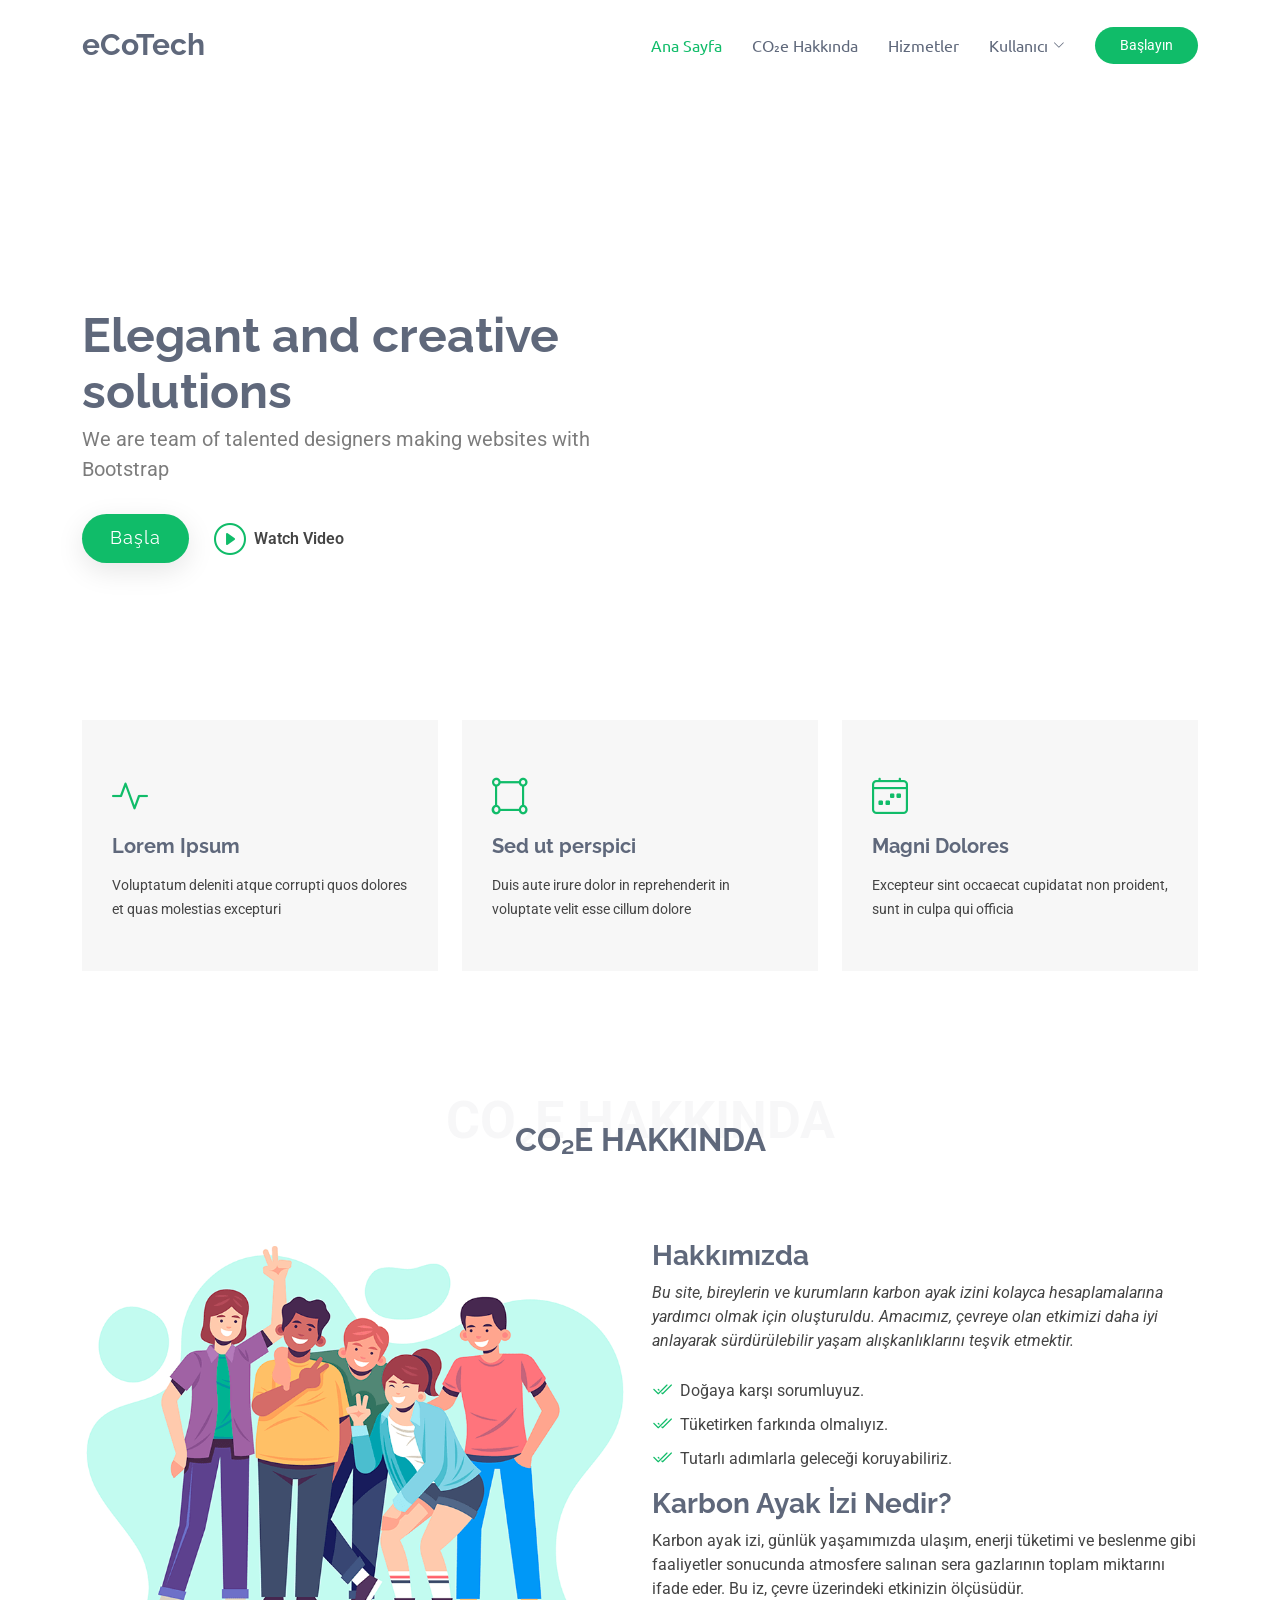
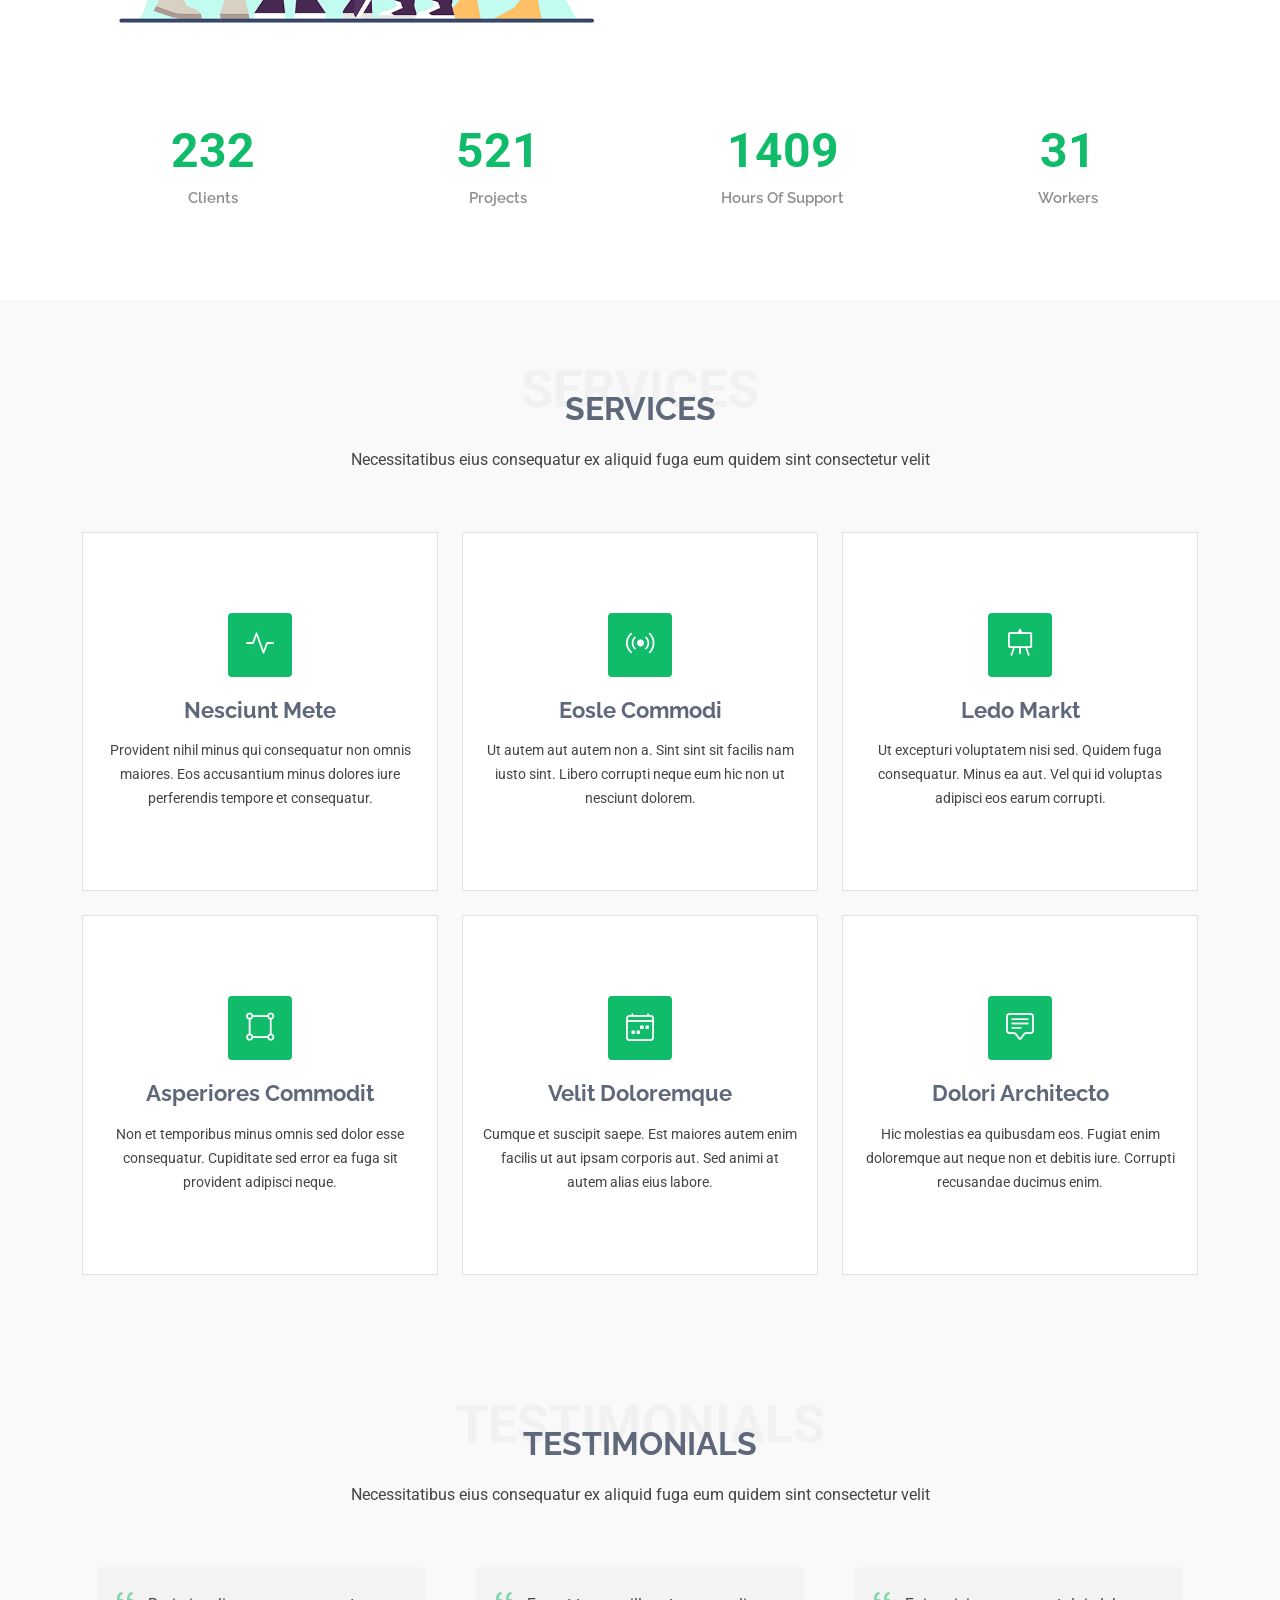
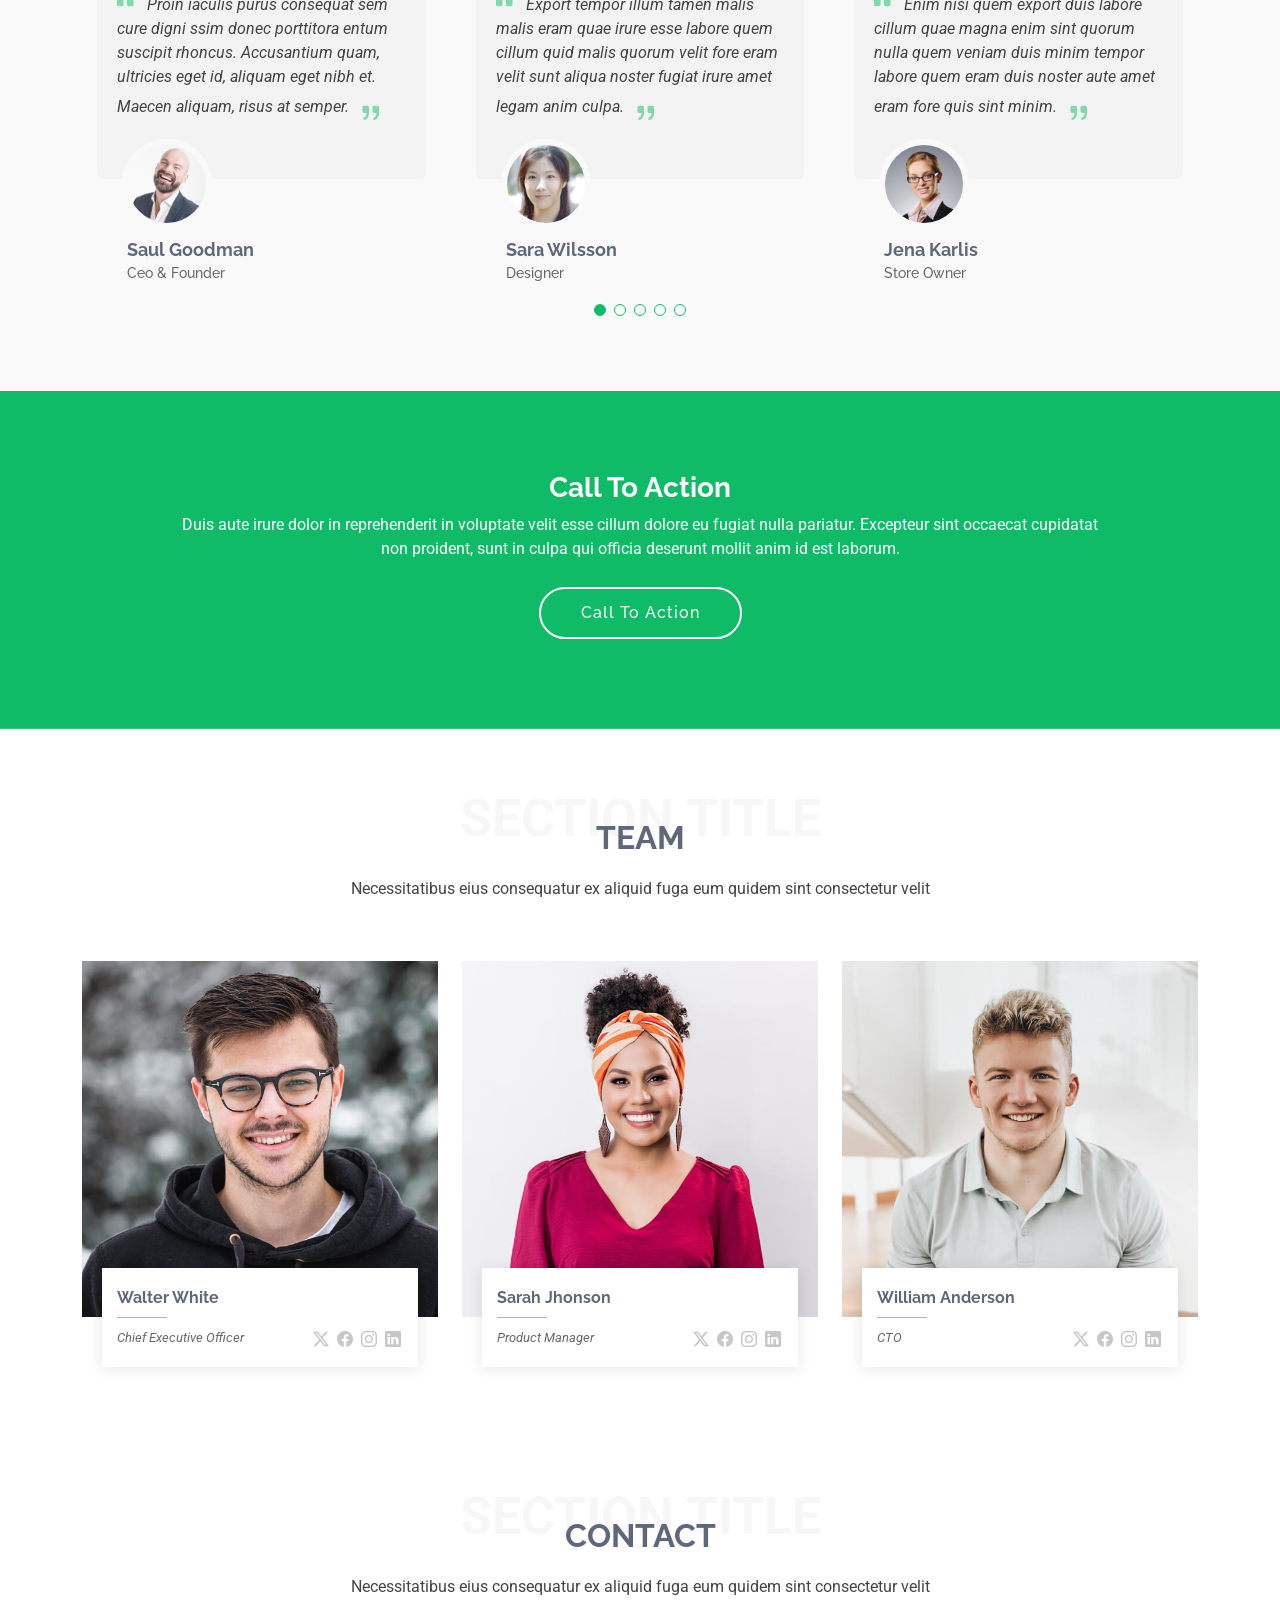
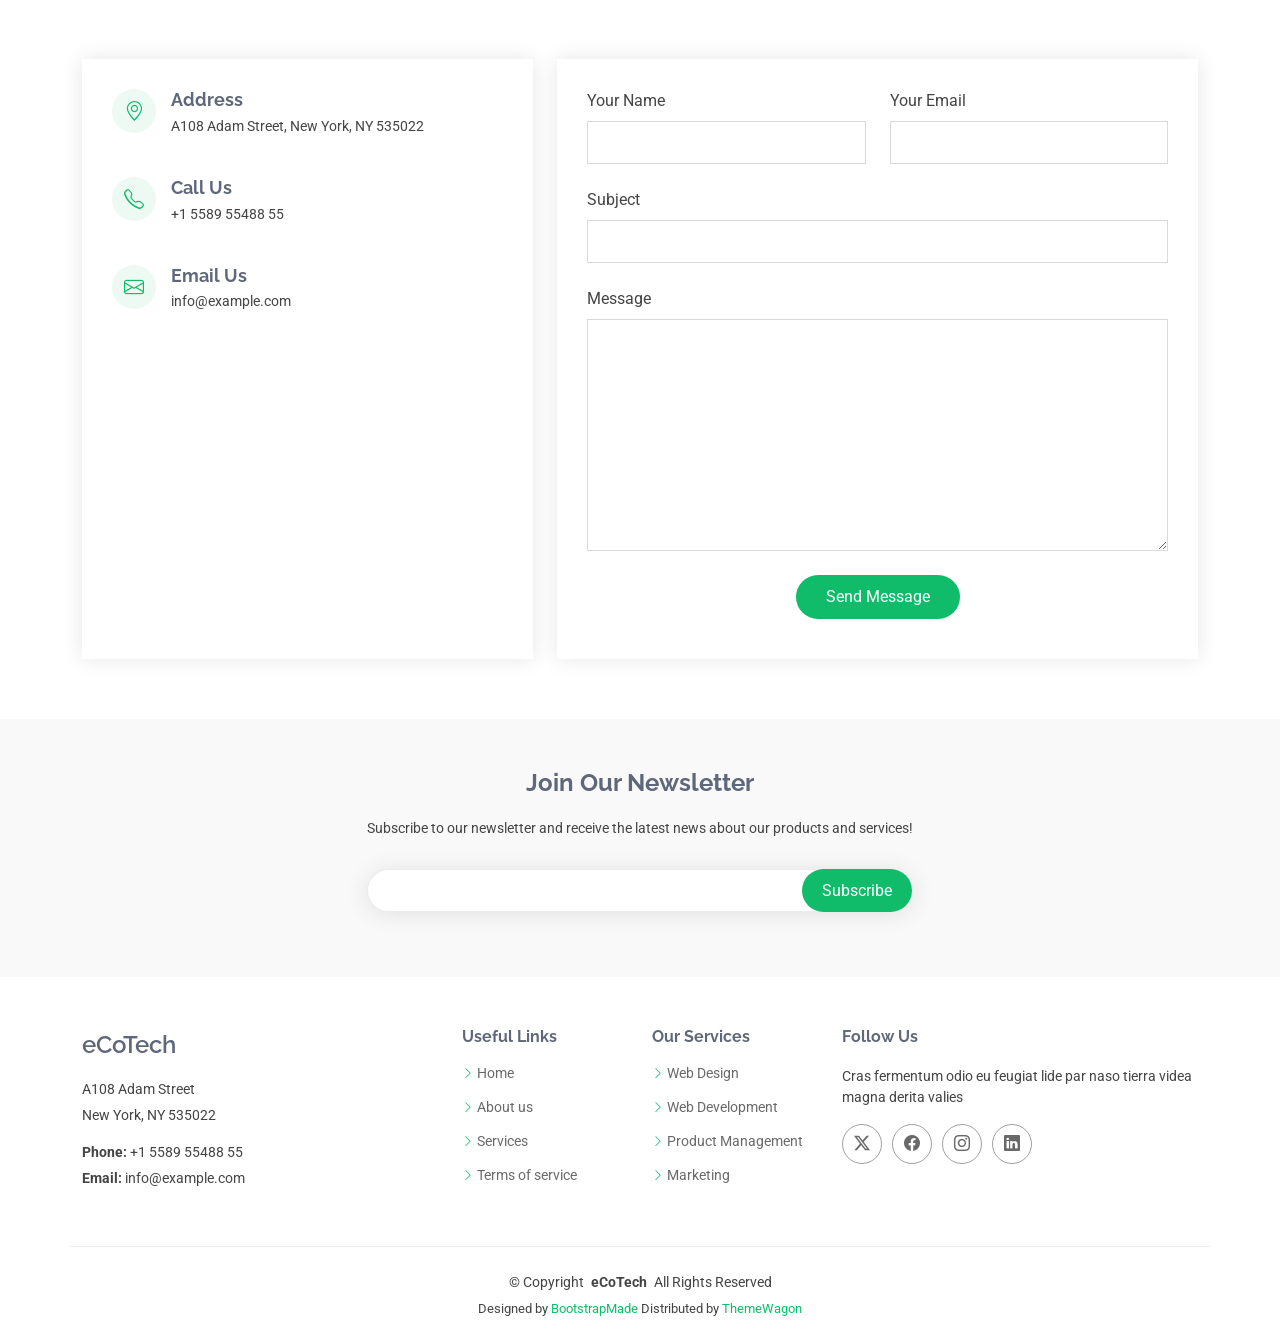
==== commit 2d6d0745: "Registerda değişiklik yapıldı. Soruların bulunduğu sayfa tasarlandı, test için veriler eklenildi. So" ====
--- a/index.html
+++ b/index.html
@@ -50,7 +50,7 @@
       <nav id="navmenu" class="navmenu">
         <ul>
           <li><a href="#hero" class="active">Ana Sayfa</a></li>
-          <li><a href="#about">Hakkında</a></li>
+          <li><a href="#about">CO₂e Hakkında</a></li>
           <li><a href="#services">Hizmetler</a></li>
           <li class="dropdown"><a href="#"><span>Kullanıcı</span> <i class="bi bi-chevron-down toggle-dropdown"></i></a>
             <ul>
@@ -132,9 +132,8 @@
 
       <!-- Section Title -->
       <div class="container section-title" data-aos="fade-up">
-        <span>About Us<br></span>
-        <h2>About</h2>
-        <p>Necessitatibus eius consequatur ex aliquid fuga eum quidem sint consectetur velit</p>
+        <span>CO₂e Hakkında<br></span>
+        <h2>CO₂e Hakkında</h2>
       </div><!-- End Section Title -->
 
       <div class="container">
@@ -142,22 +141,22 @@
         <div class="row gy-4">
           <div class="col-lg-6 position-relative align-self-start" data-aos="fade-up" data-aos-delay="100">
             <img src="assets/img/about.png" class="img-fluid" alt="">
-            <a href="https://www.youtube.com/watch?v=Y7f98aduVJ8" class="glightbox pulsating-play-btn"></a>
           </div>
           <div class="col-lg-6 content" data-aos="fade-up" data-aos-delay="200">
-            <h3>Voluptatem dignissimos provident quasi corporis voluptates sit assumenda.</h3>
+            <h3>Hakkımızda</h3>
             <p class="fst-italic">
-              Lorem ipsum dolor sit amet, consectetur adipiscing elit, sed do eiusmod tempor incididunt ut labore et dolore
-              magna aliqua.
+              Bu site, bireylerin ve kurumların karbon ayak izini kolayca hesaplamalarına yardımcı olmak için 
+              oluşturuldu. Amacımız, çevreye olan etkimizi daha iyi anlayarak sürdürülebilir yaşam alışkanlıklarını teşvik etmektir.
             </p>
             <ul>
-              <li><i class="bi bi-check2-all"></i> <span>Ullamco laboris nisi ut aliquip ex ea commodo consequat.</span></li>
-              <li><i class="bi bi-check2-all"></i> <span>Duis aute irure dolor in reprehenderit in voluptate velit.</span></li>
-              <li><i class="bi bi-check2-all"></i> <span>Ullamco laboris nisi ut aliquip ex ea commodo consequat. Duis aute irure dolor in reprehenderit in voluptate trideta storacalaperda mastiro dolore eu fugiat nulla pariatur.</span></li>
+              <li><i class="bi bi-check2-all"></i> <span>Doğaya karşı sorumluyuz.</span></li>
+              <li><i class="bi bi-check2-all"></i> <span>Tüketirken farkında olmalıyız.</span></li>
+              <li><i class="bi bi-check2-all"></i> <span>Tutarlı adımlarla geleceği koruyabiliriz.</span></li>
             </ul>
+            <h3>Karbon Ayak İzi Nedir?</h3>
             <p>
-              Ullamco laboris nisi ut aliquip ex ea commodo consequat. Duis aute irure dolor in reprehenderit in voluptate
-              velit esse cillum dolore eu fugiat nulla pariatur. Excepteur sint occaecat cupidatat non proident
+              Karbon ayak izi, günlük yaşamımızda ulaşım, enerji tüketimi ve beslenme gibi faaliyetler sonucunda atmosfere
+               salınan sera gazlarının toplam miktarını ifade eder. Bu iz, çevre üzerindeki etkinizin ölçüsüdür.
             </p>
           </div>
         </div>
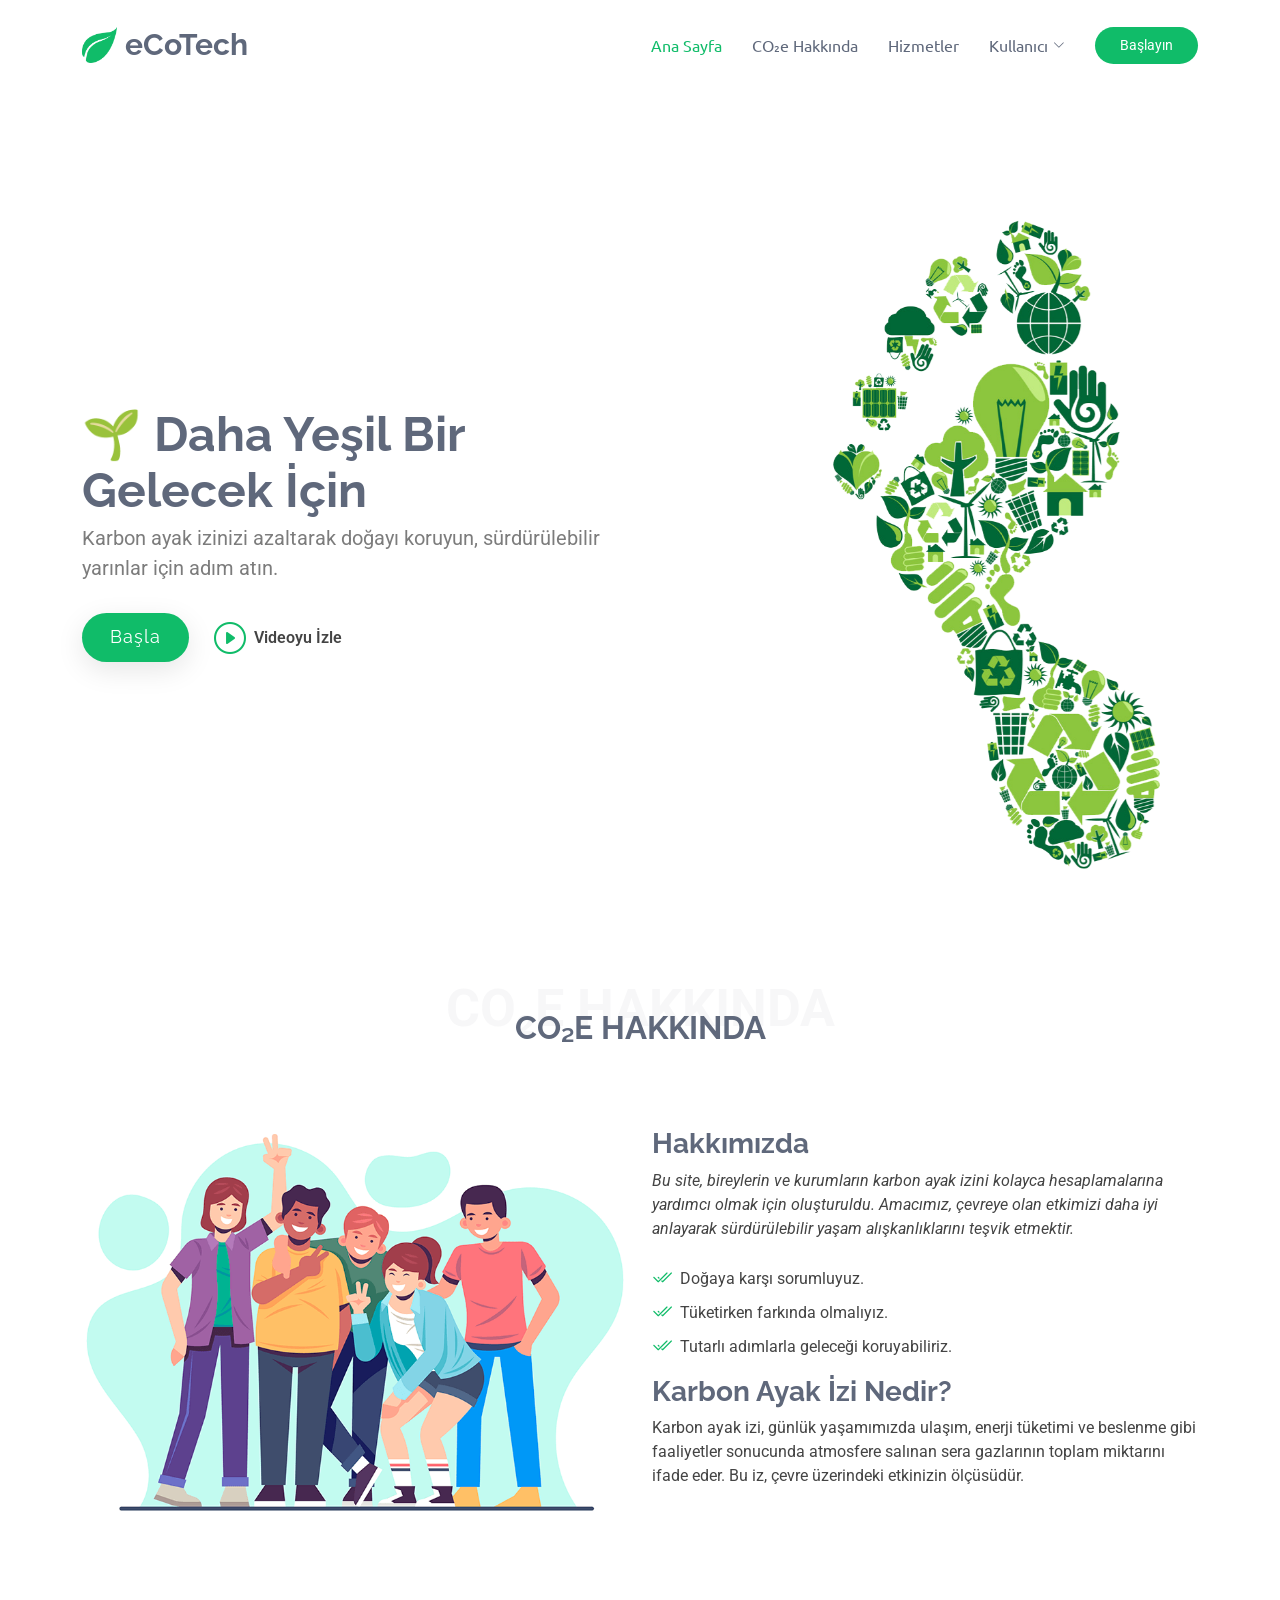
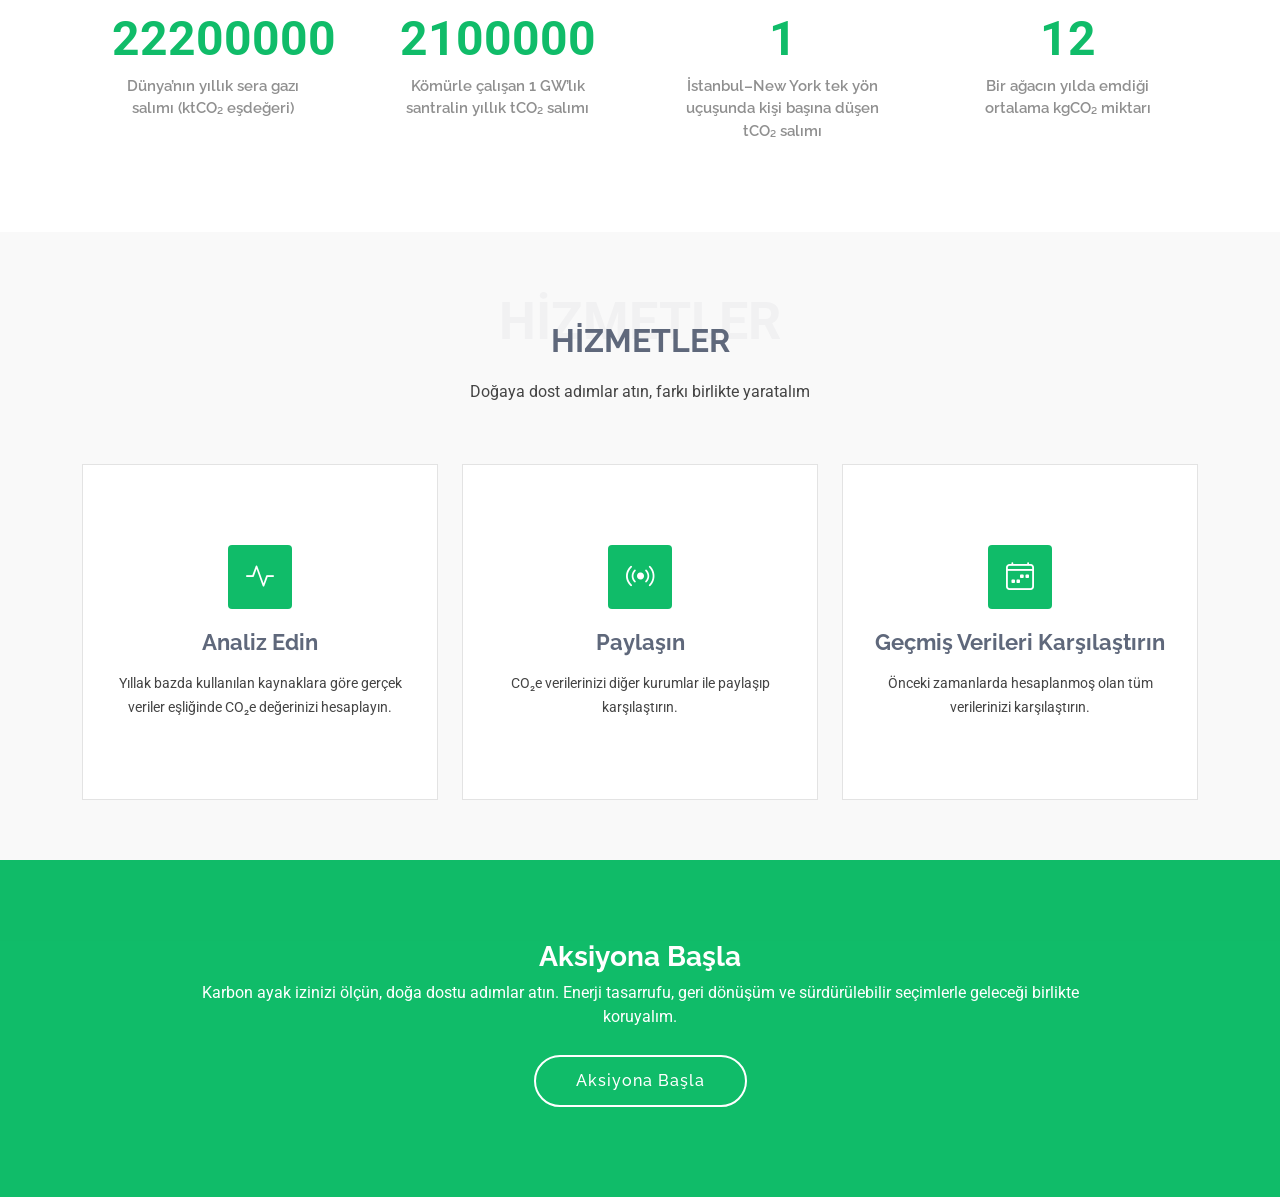
==== commit e4b6dd99: "web sitesi son test için hazırlandı." ====
--- a/index.html
+++ b/index.html
@@ -8,10 +8,6 @@
   <meta name="description" content="">
   <meta name="keywords" content="">
 
-  <!-- Favicons -->
-  <link href="assets/img/favicon.png" rel="icon">
-  <link href="assets/img/apple-touch-icon.png" rel="apple-touch-icon">
-
   <!-- Fonts -->
   <link href="https://fonts.googleapis.com" rel="preconnect">
   <link href="https://fonts.gstatic.com" rel="preconnect" crossorigin>
@@ -27,13 +23,6 @@
   <!-- Main CSS File -->
   <link href="assets/css/main.css" rel="stylesheet">
 
-  <!-- =======================================================
-  * Template Name: eNno
-  * Template URL: https://bootstrapmade.com/enno-free-simple-bootstrap-template/
-  * Updated: Aug 07 2024 with Bootstrap v5.3.3
-  * Author: BootstrapMade.com
-  * License: https://bootstrapmade.com/license/
-  ======================================================== -->
 </head>
 
 <body class="index-page">
@@ -42,8 +31,7 @@
     <div class="container-fluid container-xl position-relative d-flex align-items-center">
 
       <a href="index.html" class="logo d-flex align-items-center me-auto">
-        <!-- Uncomment the line below if you also wish to use an image logo -->
-        <!-- <img src="assets/img/logo.png" alt=""> -->
+      <img src="assets/img/leaf-logo.png" alt="">
         <h1 class="sitename">eCoTech</h1>
       </a>
 
@@ -52,8 +40,8 @@
           <li><a href="#hero" class="active">Ana Sayfa</a></li>
           <li><a href="#about">CO₂e Hakkında</a></li>
           <li><a href="#services">Hizmetler</a></li>
-          <li class="dropdown"><a href="#"><span>Kullanıcı</span> <i class="bi bi-chevron-down toggle-dropdown"></i></a>
-            <ul>
+          <li class="dropdown"><a href="#"><span id="userMenu">Kullanıcı</span> <i class="bi bi-chevron-down toggle-dropdown"></i></a>
+            <ul id="userDropdown">
               <li><a href="login.html">Giriş yap</a></li>
               <li><a href="register.html">Kayıt Ol</a></li>
             </ul>
@@ -75,57 +63,20 @@
       <div class="container">
         <div class="row gy-4">
           <div class="col-lg-6 order-2 order-lg-1 d-flex flex-column justify-content-center" data-aos="fade-up">
-            <h1>Elegant and creative solutions</h1>
-            <p>We are team of talented designers making websites with Bootstrap</p>
+            <h1>🌱 Daha Yeşil Bir Gelecek İçin</h1>
+            <p>Karbon ayak izinizi azaltarak doğayı koruyun, sürdürülebilir yarınlar için adım atın.</p>
             <div class="d-flex">
               <a href="login.html" class="btn-get-started">Başla</a>
-              <a href="https://www.youtube.com/watch?v=Y7f98aduVJ8" class="glightbox btn-watch-video d-flex align-items-center"><i class="bi bi-play-circle"></i><span>Watch Video</span></a>
+              <a href="https://www.youtube.com/watch?v=-O5J9Y-jf1s" class="glightbox btn-watch-video d-flex align-items-center"><i class="bi bi-play-circle"></i><span>Videoyu İzle</span></a>
             </div>
           </div>
           <div class="col-lg-6 order-1 order-lg-2 hero-img" data-aos="zoom-out" data-aos-delay="100">
-            <img src="assets/img/hero-img.png" class="img-fluid animated" alt="">
+            <img src="assets/img/co2.png" class="img-main animated" alt="">
           </div>
         </div>
       </div>
 
     </section><!-- /Hero Section -->
-
-    <!-- Featured Services Section -->
-    <section id="featured-services" class="featured-services section">
-
-      <div class="container">
-
-        <div class="row gy-4">
-
-          <div class="col-lg-4 d-flex" data-aos="fade-up" data-aos-delay="100">
-            <div class="service-item position-relative">
-              <div class="icon"><i class="bi bi-activity icon"></i></div>
-              <h4><a href="" class="stretched-link">Lorem Ipsum</a></h4>
-              <p>Voluptatum deleniti atque corrupti quos dolores et quas molestias excepturi</p>
-            </div>
-          </div><!-- End Service Item -->
-
-          <div class="col-lg-4 d-flex" data-aos="fade-up" data-aos-delay="200">
-            <div class="service-item position-relative">
-              <div class="icon"><i class="bi bi-bounding-box-circles icon"></i></div>
-              <h4><a href="" class="stretched-link">Sed ut perspici</a></h4>
-              <p>Duis aute irure dolor in reprehenderit in voluptate velit esse cillum dolore</p>
-            </div>
-          </div><!-- End Service Item -->
-
-          <div class="col-lg-4 d-flex" data-aos="fade-up" data-aos-delay="300">
-            <div class="service-item position-relative">
-              <div class="icon"><i class="bi bi-calendar4-week icon"></i></div>
-              <h4><a href="" class="stretched-link">Magni Dolores</a></h4>
-              <p>Excepteur sint occaecat cupidatat non proident, sunt in culpa qui officia</p>
-            </div>
-          </div><!-- End Service Item -->
-
-        </div>
-
-      </div>
-
-    </section><!-- /Featured Services Section -->
 
     <!-- About Section -->
     <section id="about" class="about section">
@@ -174,29 +125,29 @@
 
           <div class="col-lg-3 col-md-6">
             <div class="stats-item text-center w-100 h-100">
-              <span data-purecounter-start="0" data-purecounter-end="232" data-purecounter-duration="1" class="purecounter"></span>
-              <p>Clients</p>
-            </div>
-          </div><!-- End Stats Item -->
-
-          <div class="col-lg-3 col-md-6">
-            <div class="stats-item text-center w-100 h-100">
-              <span data-purecounter-start="0" data-purecounter-end="521" data-purecounter-duration="1" class="purecounter"></span>
-              <p>Projects</p>
-            </div>
-          </div><!-- End Stats Item -->
-
-          <div class="col-lg-3 col-md-6">
-            <div class="stats-item text-center w-100 h-100">
-              <span data-purecounter-start="0" data-purecounter-end="1453" data-purecounter-duration="1" class="purecounter"></span>
-              <p>Hours Of Support</p>
-            </div>
-          </div><!-- End Stats Item -->
-
-          <div class="col-lg-3 col-md-6">
-            <div class="stats-item text-center w-100 h-100">
-              <span data-purecounter-start="0" data-purecounter-end="32" data-purecounter-duration="1" class="purecounter"></span>
-              <p>Workers</p>
+              <span data-purecounter-start="0" data-purecounter-end="37000000" data-purecounter-duration="1" class="purecounter"></span>
+              <p>Dünya’nın yıllık sera gazı salımı (ktCO₂ eşdeğeri)</p>
+            </div>
+          </div><!-- End Stats Item -->
+
+          <div class="col-lg-3 col-md-6">
+            <div class="stats-item text-center w-100 h-100">
+              <span data-purecounter-start="0" data-purecounter-end="3500000" data-purecounter-duration="1" class="purecounter"></span>
+              <p>Kömürle çalışan 1 GW’lık santralin yıllık tCO₂ salımı</p>
+            </div>
+          </div><!-- End Stats Item -->
+
+          <div class="col-lg-3 col-md-6">
+            <div class="stats-item text-center w-100 h-100">
+              <span data-purecounter-start="0" data-purecounter-end="2" data-purecounter-duration="1" class="purecounter"></span>
+              <p>İstanbul–New York tek yön uçuşunda kişi başına düşen tCO₂ salımı</p>
+            </div>
+          </div><!-- End Stats Item -->
+
+          <div class="col-lg-3 col-md-6">
+            <div class="stats-item text-center w-100 h-100">
+              <span data-purecounter-start="0" data-purecounter-end="20" data-purecounter-duration="1" class="purecounter"></span>
+              <p>Bir ağacın yılda emdiği ortalama kgCO₂ miktarı</p>
             </div>
           </div><!-- End Stats Item -->
 
@@ -211,9 +162,9 @@
 
       <!-- Section Title -->
       <div class="container section-title" data-aos="fade-up">
-        <span>Services</span>
-        <h2>Services</h2>
-        <p>Necessitatibus eius consequatur ex aliquid fuga eum quidem sint consectetur velit</p>
+        <span>HİZMETLER</span>
+        <h2>HİZMETLER</h2>
+        <p>Doğaya dost adımlar atın, farkı birlikte yaratalım</p>
       </div><!-- End Section Title -->
 
       <div class="container">
@@ -226,9 +177,9 @@
                 <i class="bi bi-activity"></i>
               </div>
               <a href="service-details.html" class="stretched-link">
-                <h3>Nesciunt Mete</h3>
+                <h3>Analiz Edin</h3>
               </a>
-              <p>Provident nihil minus qui consequatur non omnis maiores. Eos accusantium minus dolores iure perferendis tempore et consequatur.</p>
+              <p>Yıllak bazda kullanılan kaynaklara göre gerçek veriler eşliğinde CO₂e değerinizi hesaplayın.</p>
             </div>
           </div><!-- End Service Item -->
 
@@ -238,34 +189,9 @@
                 <i class="bi bi-broadcast"></i>
               </div>
               <a href="service-details.html" class="stretched-link">
-                <h3>Eosle Commodi</h3>
+                <h3>Paylaşın</h3>
               </a>
-              <p>Ut autem aut autem non a. Sint sint sit facilis nam iusto sint. Libero corrupti neque eum hic non ut nesciunt dolorem.</p>
-            </div>
-          </div><!-- End Service Item -->
-
-          <div class="col-lg-4 col-md-6" data-aos="fade-up" data-aos-delay="300">
-            <div class="service-item position-relative">
-              <div class="icon">
-                <i class="bi bi-easel"></i>
-              </div>
-              <a href="service-details.html" class="stretched-link">
-                <h3>Ledo Markt</h3>
-              </a>
-              <p>Ut excepturi voluptatem nisi sed. Quidem fuga consequatur. Minus ea aut. Vel qui id voluptas adipisci eos earum corrupti.</p>
-            </div>
-          </div><!-- End Service Item -->
-
-          <div class="col-lg-4 col-md-6" data-aos="fade-up" data-aos-delay="400">
-            <div class="service-item position-relative">
-              <div class="icon">
-                <i class="bi bi-bounding-box-circles"></i>
-              </div>
-              <a href="service-details.html" class="stretched-link">
-                <h3>Asperiores Commodit</h3>
-              </a>
-              <p>Non et temporibus minus omnis sed dolor esse consequatur. Cupiditate sed error ea fuga sit provident adipisci neque.</p>
-              <a href="service-details.html" class="stretched-link"></a>
+              <p>CO₂e verilerinizi diğer kurumlar ile paylaşıp karşılaştırın.</p>
             </div>
           </div><!-- End Service Item -->
 
@@ -275,144 +201,18 @@
                 <i class="bi bi-calendar4-week"></i>
               </div>
               <a href="service-details.html" class="stretched-link">
-                <h3>Velit Doloremque</h3>
+                <h3>Geçmiş Verileri Karşılaştırın</h3>
               </a>
-              <p>Cumque et suscipit saepe. Est maiores autem enim facilis ut aut ipsam corporis aut. Sed animi at autem alias eius labore.</p>
+              <p>Önceki zamanlarda hesaplanmoş olan tüm verilerinizi karşılaştırın.</p>
               <a href="service-details.html" class="stretched-link"></a>
             </div>
           </div><!-- End Service Item -->
 
-          <div class="col-lg-4 col-md-6" data-aos="fade-up" data-aos-delay="600">
-            <div class="service-item position-relative">
-              <div class="icon">
-                <i class="bi bi-chat-square-text"></i>
-              </div>
-              <a href="service-details.html" class="stretched-link">
-                <h3>Dolori Architecto</h3>
-              </a>
-              <p>Hic molestias ea quibusdam eos. Fugiat enim doloremque aut neque non et debitis iure. Corrupti recusandae ducimus enim.</p>
-              <a href="service-details.html" class="stretched-link"></a>
-            </div>
-          </div><!-- End Service Item -->
-
         </div>
 
       </div>
 
     </section><!-- /Services Section -->
-
-    <!-- Testimonials Section -->
-    <section id="testimonials" class="testimonials section light-background">
-
-      <!-- Section Title -->
-      <div class="container section-title" data-aos="fade-up">
-        <span>Testimonials</span>
-        <h2>Testimonials</h2>
-        <p>Necessitatibus eius consequatur ex aliquid fuga eum quidem sint consectetur velit</p>
-      </div><!-- End Section Title -->
-
-      <div class="container" data-aos="fade-up" data-aos-delay="100">
-
-        <div class="swiper init-swiper" data-speed="600" data-delay="5000" data-breakpoints="{ &quot;320&quot;: { &quot;slidesPerView&quot;: 1, &quot;spaceBetween&quot;: 40 }, &quot;1200&quot;: { &quot;slidesPerView&quot;: 3, &quot;spaceBetween&quot;: 40 } }">
-          <script type="application/json" class="swiper-config">
-            {
-              "loop": true,
-              "speed": 600,
-              "autoplay": {
-                "delay": 5000
-              },
-              "slidesPerView": "auto",
-              "pagination": {
-                "el": ".swiper-pagination",
-                "type": "bullets",
-                "clickable": true
-              },
-              "breakpoints": {
-                "320": {
-                  "slidesPerView": 1,
-                  "spaceBetween": 40
-                },
-                "1200": {
-                  "slidesPerView": 3,
-                  "spaceBetween": 20
-                }
-              }
-            }
-          </script>
-          <div class="swiper-wrapper">
-
-            <div class="swiper-slide">
-              <div class="testimonial-item" "="">
-            <p>
-              <i class=" bi bi-quote quote-icon-left"></i>
-                <span>Proin iaculis purus consequat sem cure digni ssim donec porttitora entum suscipit rhoncus. Accusantium quam, ultricies eget id, aliquam eget nibh et. Maecen aliquam, risus at semper.</span>
-                <i class="bi bi-quote quote-icon-right"></i>
-                </p>
-                <img src="assets/img/testimonials/testimonials-1.jpg" class="testimonial-img" alt="">
-                <h3>Saul Goodman</h3>
-                <h4>Ceo &amp; Founder</h4>
-              </div>
-            </div><!-- End testimonial item -->
-
-            <div class="swiper-slide">
-              <div class="testimonial-item">
-                <p>
-                  <i class="bi bi-quote quote-icon-left"></i>
-                  <span>Export tempor illum tamen malis malis eram quae irure esse labore quem cillum quid malis quorum velit fore eram velit sunt aliqua noster fugiat irure amet legam anim culpa.</span>
-                  <i class="bi bi-quote quote-icon-right"></i>
-                </p>
-                <img src="assets/img/testimonials/testimonials-2.jpg" class="testimonial-img" alt="">
-                <h3>Sara Wilsson</h3>
-                <h4>Designer</h4>
-              </div>
-            </div><!-- End testimonial item -->
-
-            <div class="swiper-slide">
-              <div class="testimonial-item">
-                <p>
-                  <i class="bi bi-quote quote-icon-left"></i>
-                  <span>Enim nisi quem export duis labore cillum quae magna enim sint quorum nulla quem veniam duis minim tempor labore quem eram duis noster aute amet eram fore quis sint minim.</span>
-                  <i class="bi bi-quote quote-icon-right"></i>
-                </p>
-                <img src="assets/img/testimonials/testimonials-3.jpg" class="testimonial-img" alt="">
-                <h3>Jena Karlis</h3>
-                <h4>Store Owner</h4>
-              </div>
-            </div><!-- End testimonial item -->
-
-            <div class="swiper-slide">
-              <div class="testimonial-item">
-                <p>
-                  <i class="bi bi-quote quote-icon-left"></i>
-                  <span>Fugiat enim eram quae cillum dolore dolor amet nulla culpa multos export minim fugiat dolor enim duis veniam ipsum anim magna sunt elit fore quem dolore labore illum veniam.</span>
-                  <i class="bi bi-quote quote-icon-right"></i>
-                </p>
-                <img src="assets/img/testimonials/testimonials-4.jpg" class="testimonial-img" alt="">
-                <h3>Matt Brandon</h3>
-                <h4>Freelancer</h4>
-              </div>
-            </div><!-- End testimonial item -->
-
-            <div class="swiper-slide">
-              <div class="testimonial-item">
-                <p>
-                  <i class="bi bi-quote quote-icon-left"></i>
-                  <span>Quis quorum aliqua sint quem legam fore sunt eram irure aliqua veniam tempor noster veniam sunt culpa nulla illum cillum fugiat legam esse veniam culpa fore nisi cillum quid.</span>
-                  <i class="bi bi-quote quote-icon-right"></i>
-                </p>
-                <img src="assets/img/testimonials/testimonials-5.jpg" class="testimonial-img" alt="">
-                <h3>John Larson</h3>
-                <h4>Entrepreneur</h4>
-              </div>
-            </div><!-- End testimonial item -->
-
-          </div>
-          <div class="swiper-pagination"></div>
-        </div>
-
-      </div>
-
-    </section><!-- /Testimonials Section -->
 
     <!-- Call To Action Section -->
     <section id="call-to-action" class="call-to-action section accent-background">
@@ -421,252 +221,16 @@
         <div class="row justify-content-center" data-aos="zoom-in" data-aos-delay="100">
           <div class="col-xl-10">
             <div class="text-center">
-              <h3>Call To Action</h3>
-              <p>Duis aute irure dolor in reprehenderit in voluptate velit esse cillum dolore eu fugiat nulla pariatur. Excepteur sint occaecat cupidatat non proident, sunt in culpa qui officia deserunt mollit anim id est laborum.</p>
-              <a class="cta-btn" href="#">Call To Action</a>
+              <h3>Aksiyona Başla</h3>
+              <p>Karbon ayak izinizi ölçün, doğa dostu adımlar atın. Enerji tasarrufu, 
+                geri dönüşüm ve sürdürülebilir seçimlerle geleceği birlikte koruyalım.</p>
+              <a class="cta-btn" href="login.html">Aksiyona Başla</a>
             </div>
           </div>
         </div>
       </div>
 
     </section><!-- /Call To Action Section -->
-
-    <!-- Team Section -->
-    <section id="team" class="team section">
-
-      <!-- Section Title -->
-      <div class="container section-title" data-aos="fade-up">
-        <span>Section Title</span>
-        <h2>Team</h2>
-        <p>Necessitatibus eius consequatur ex aliquid fuga eum quidem sint consectetur velit</p>
-      </div><!-- End Section Title -->
-
-      <div class="container">
-
-        <div class="row gy-5">
-
-          <div class="col-lg-4 col-md-6" data-aos="fade-up" data-aos-delay="100">
-            <div class="member">
-              <div class="pic"><img src="assets/img/team/team-1.jpg" class="img-fluid" alt=""></div>
-              <div class="member-info">
-                <h4>Walter White</h4>
-                <span>Chief Executive Officer</span>
-                <div class="social">
-                  <a href=""><i class="bi bi-twitter-x"></i></a>
-                  <a href=""><i class="bi bi-facebook"></i></a>
-                  <a href=""><i class="bi bi-instagram"></i></a>
-                  <a href=""><i class="bi bi-linkedin"></i></a>
-                </div>
-              </div>
-            </div>
-          </div><!-- End Team Member -->
-
-          <div class="col-lg-4 col-md-6" data-aos="fade-up" data-aos-delay="200">
-            <div class="member">
-              <div class="pic"><img src="assets/img/team/team-2.jpg" class="img-fluid" alt=""></div>
-              <div class="member-info">
-                <h4>Sarah Jhonson</h4>
-                <span>Product Manager</span>
-                <div class="social">
-                  <a href=""><i class="bi bi-twitter-x"></i></a>
-                  <a href=""><i class="bi bi-facebook"></i></a>
-                  <a href=""><i class="bi bi-instagram"></i></a>
-                  <a href=""><i class="bi bi-linkedin"></i></a>
-                </div>
-              </div>
-            </div>
-          </div><!-- End Team Member -->
-
-          <div class="col-lg-4 col-md-6" data-aos="fade-up" data-aos-delay="300">
-            <div class="member">
-              <div class="pic"><img src="assets/img/team/team-3.jpg" class="img-fluid" alt=""></div>
-              <div class="member-info">
-                <h4>William Anderson</h4>
-                <span>CTO</span>
-                <div class="social">
-                  <a href=""><i class="bi bi-twitter-x"></i></a>
-                  <a href=""><i class="bi bi-facebook"></i></a>
-                  <a href=""><i class="bi bi-instagram"></i></a>
-                  <a href=""><i class="bi bi-linkedin"></i></a>
-                </div>
-              </div>
-            </div>
-          </div><!-- End Team Member -->
-
-        </div>
-
-      </div>
-
-    </section><!-- /Team Section -->
-
-    <!-- Contact Section -->
-    <section id="contact" class="contact section">
-
-      <!-- Section Title -->
-      <div class="container section-title" data-aos="fade-up">
-        <span>Section Title</span>
-        <h2>Contact</h2>
-        <p>Necessitatibus eius consequatur ex aliquid fuga eum quidem sint consectetur velit</p>
-      </div><!-- End Section Title -->
-
-      <div class="container" data-aos="fade-up" data-aos-delay="100">
-
-        <div class="row gy-4">
-
-          <div class="col-lg-5">
-
-            <div class="info-wrap">
-              <div class="info-item d-flex" data-aos="fade-up" data-aos-delay="200">
-                <i class="bi bi-geo-alt flex-shrink-0"></i>
-                <div>
-                  <h3>Address</h3>
-                  <p>A108 Adam Street, New York, NY 535022</p>
-                </div>
-              </div><!-- End Info Item -->
-
-              <div class="info-item d-flex" data-aos="fade-up" data-aos-delay="300">
-                <i class="bi bi-telephone flex-shrink-0"></i>
-                <div>
-                  <h3>Call Us</h3>
-                  <p>+1 5589 55488 55</p>
-                </div>
-              </div><!-- End Info Item -->
-
-              <div class="info-item d-flex" data-aos="fade-up" data-aos-delay="400">
-                <i class="bi bi-envelope flex-shrink-0"></i>
-                <div>
-                  <h3>Email Us</h3>
-                  <p>info@example.com</p>
-                </div>
-              </div><!-- End Info Item -->
-
-              <iframe src="https://www.google.com/maps/embed?pb=!1m14!1m8!1m3!1d48389.78314118045!2d-74.006138!3d40.710059!3m2!1i1024!2i768!4f13.1!3m3!1m2!1s0x89c25a22a3bda30d%3A0xb89d1fe6bc499443!2sDowntown%20Conference%20Center!5e0!3m2!1sen!2sus!4v1676961268712!5m2!1sen!2sus" frameborder="0" style="border:0; width: 100%; height: 270px;" allowfullscreen="" loading="lazy" referrerpolicy="no-referrer-when-downgrade"></iframe>
-            </div>
-          </div>
-
-          <div class="col-lg-7">
-            <form action="forms/contact.php" method="post" class="php-email-form" data-aos="fade-up" data-aos-delay="200">
-              <div class="row gy-4">
-
-                <div class="col-md-6">
-                  <label for="name-field" class="pb-2">Your Name</label>
-                  <input type="text" name="name" id="name-field" class="form-control" required="">
-                </div>
-
-                <div class="col-md-6">
-                  <label for="email-field" class="pb-2">Your Email</label>
-                  <input type="email" class="form-control" name="email" id="email-field" required="">
-                </div>
-
-                <div class="col-md-12">
-                  <label for="subject-field" class="pb-2">Subject</label>
-                  <input type="text" class="form-control" name="subject" id="subject-field" required="">
-                </div>
-
-                <div class="col-md-12">
-                  <label for="message-field" class="pb-2">Message</label>
-                  <textarea class="form-control" name="message" rows="10" id="message-field" required=""></textarea>
-                </div>
-
-                <div class="col-md-12 text-center">
-                  <div class="loading">Loading</div>
-                  <div class="error-message"></div>
-                  <div class="sent-message">Your message has been sent. Thank you!</div>
-
-                  <button type="submit">Send Message</button>
-                </div>
-
-              </div>
-            </form>
-          </div><!-- End Contact Form -->
-
-        </div>
-
-      </div>
-
-    </section><!-- /Contact Section -->
-
-  </main>
-
-  <footer id="footer" class="footer">
-
-    <div class="footer-newsletter">
-      <div class="container">
-        <div class="row justify-content-center text-center">
-          <div class="col-lg-6">
-            <h4>Join Our Newsletter</h4>
-            <p>Subscribe to our newsletter and receive the latest news about our products and services!</p>
-            <form action="forms/newsletter.php" method="post" class="php-email-form">
-              <div class="newsletter-form"><input type="email" name="email"><input type="submit" value="Subscribe"></div>
-              <div class="loading">Loading</div>
-              <div class="error-message"></div>
-              <div class="sent-message">Your subscription request has been sent. Thank you!</div>
-            </form>
-          </div>
-        </div>
-      </div>
-    </div>
-
-    <div class="container footer-top">
-      <div class="row gy-4">
-        <div class="col-lg-4 col-md-6 footer-about">
-          <a href="index.html" class="d-flex align-items-center">
-            <span class="sitename">eCoTech</span>
-          </a>
-          <div class="footer-contact pt-3">
-            <p>A108 Adam Street</p>
-            <p>New York, NY 535022</p>
-            <p class="mt-3"><strong>Phone:</strong> <span>+1 5589 55488 55</span></p>
-            <p><strong>Email:</strong> <span>info@example.com</span></p>
-          </div>
-        </div>
-
-        <div class="col-lg-2 col-md-3 footer-links">
-          <h4>Useful Links</h4>
-          <ul>
-            <li><i class="bi bi-chevron-right"></i> <a href="#">Home</a></li>
-            <li><i class="bi bi-chevron-right"></i> <a href="#">About us</a></li>
-            <li><i class="bi bi-chevron-right"></i> <a href="#">Services</a></li>
-            <li><i class="bi bi-chevron-right"></i> <a href="#">Terms of service</a></li>
-          </ul>
-        </div>
-
-        <div class="col-lg-2 col-md-3 footer-links">
-          <h4>Our Services</h4>
-          <ul>
-            <li><i class="bi bi-chevron-right"></i> <a href="#">Web Design</a></li>
-            <li><i class="bi bi-chevron-right"></i> <a href="#">Web Development</a></li>
-            <li><i class="bi bi-chevron-right"></i> <a href="#">Product Management</a></li>
-            <li><i class="bi bi-chevron-right"></i> <a href="#">Marketing</a></li>
-          </ul>
-        </div>
-
-        <div class="col-lg-4 col-md-12">
-          <h4>Follow Us</h4>
-          <p>Cras fermentum odio eu feugiat lide par naso tierra videa magna derita valies</p>
-          <div class="social-links d-flex">
-            <a href=""><i class="bi bi-twitter-x"></i></a>
-            <a href=""><i class="bi bi-facebook"></i></a>
-            <a href=""><i class="bi bi-instagram"></i></a>
-            <a href=""><i class="bi bi-linkedin"></i></a>
-          </div>
-        </div>
-
-      </div>
-    </div>
-
-    <div class="container copyright text-center mt-4">
-      <p>© <span>Copyright</span> <strong class="px-1 sitename">eCoTech</strong> <span>All Rights Reserved</span></p>
-      <div class="credits">
-        <!-- All the links in the footer should remain intact. -->
-        <!-- You can delete the links only if you've purchased the pro version. -->
-        <!-- Licensing information: https://bootstrapmade.com/license/ -->
-        <!-- Purchase the pro version with working PHP/AJAX contact form: [buy-url] -->
-        Designed by <a href="https://bootstrapmade.com/">BootstrapMade</a> Distributed by <a href=“https://themewagon.com>ThemeWagon
-      </div>
-    </div>
-
-  </footer>
 
   <!-- Scroll Top -->
   <a href="#" id="scroll-top" class="scroll-top d-flex align-items-center justify-content-center"><i class="bi bi-arrow-up-short"></i></a>
@@ -687,6 +251,37 @@
   <!-- Main JS File -->
   <script src="assets/js/main.js"></script>
 
+  <script>
+    // Kullanıcı durumunu kontrol et
+    function checkUserStatus() {
+      const user = JSON.parse(localStorage.getItem('user'));
+      const userMenu = document.getElementById('userMenu');
+      const userDropdown = document.getElementById('userDropdown');
+      
+      if (user) {
+        userMenu.textContent = user.first_name + ' ' + user.last_name;
+        userDropdown.innerHTML = `
+          <li><a href="dashboard.html">Dashboard</a></li>
+          <li><a href="calculator.html">Hesaplayıcı</a></li>
+          <li><a href="history.html">Geçmiş</a></li>
+          ${user.user_type === 'admin' ? '<li><a href="admin.html">Admin Panel</a></li>' : ''}
+          <li><a href="#" onclick="logout()">Çıkış Yap</a></li>
+        `;
+      }
+    }
+    
+    // Çıkış yap
+    function logout() {
+      localStorage.removeItem('user');
+      window.location.reload();
+    }
+    
+    // Sayfa yüklendiğinde
+    document.addEventListener('DOMContentLoaded', function() {
+      checkUserStatus();
+    });
+  </script>
+
 </body>
 
 </html>
--- a/assets/css/main.css
+++ b/assets/css/main.css
@@ -1742,4 +1742,10 @@
 --------------------------------------------------------------*/
 .starter-section {
   /* Add your styles here */
+}
+
+.img-main{
+  max-width: 60%;
+  height: auto;
+  margin-left: 180px;
 }
